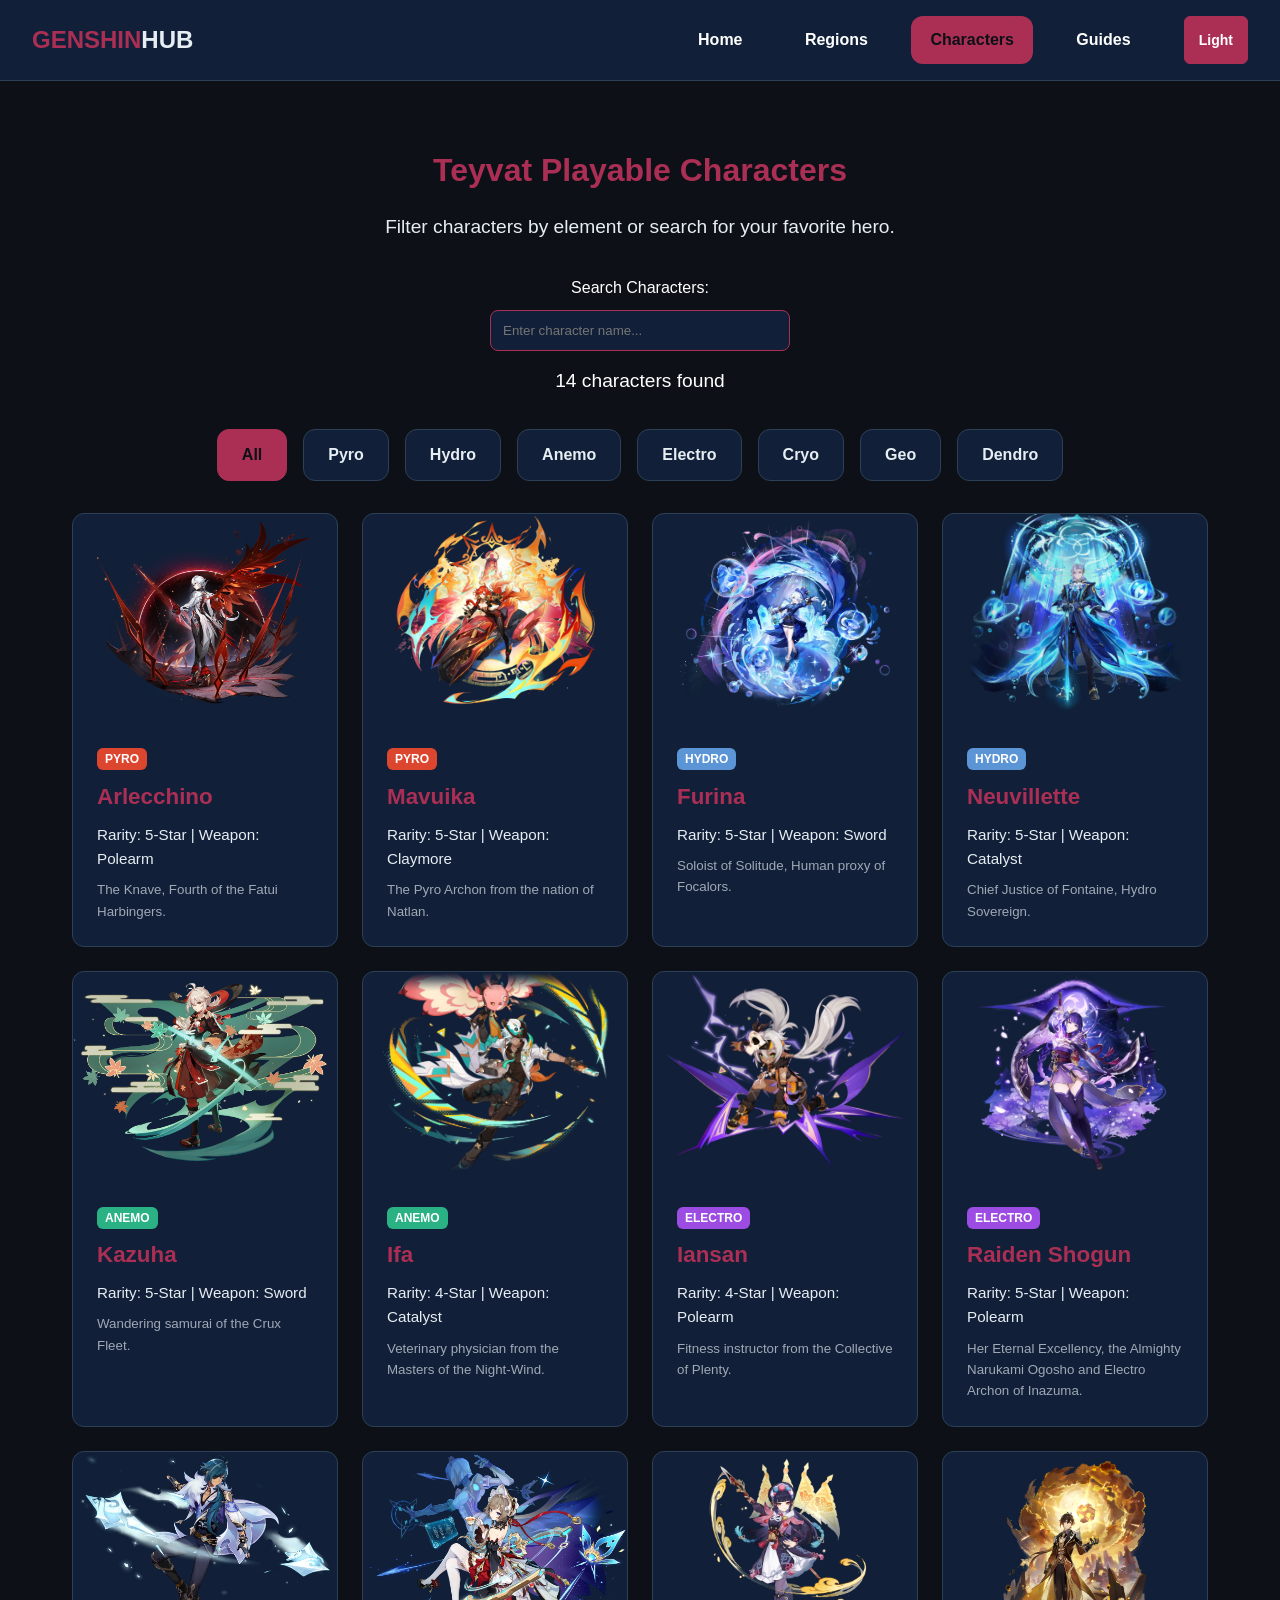
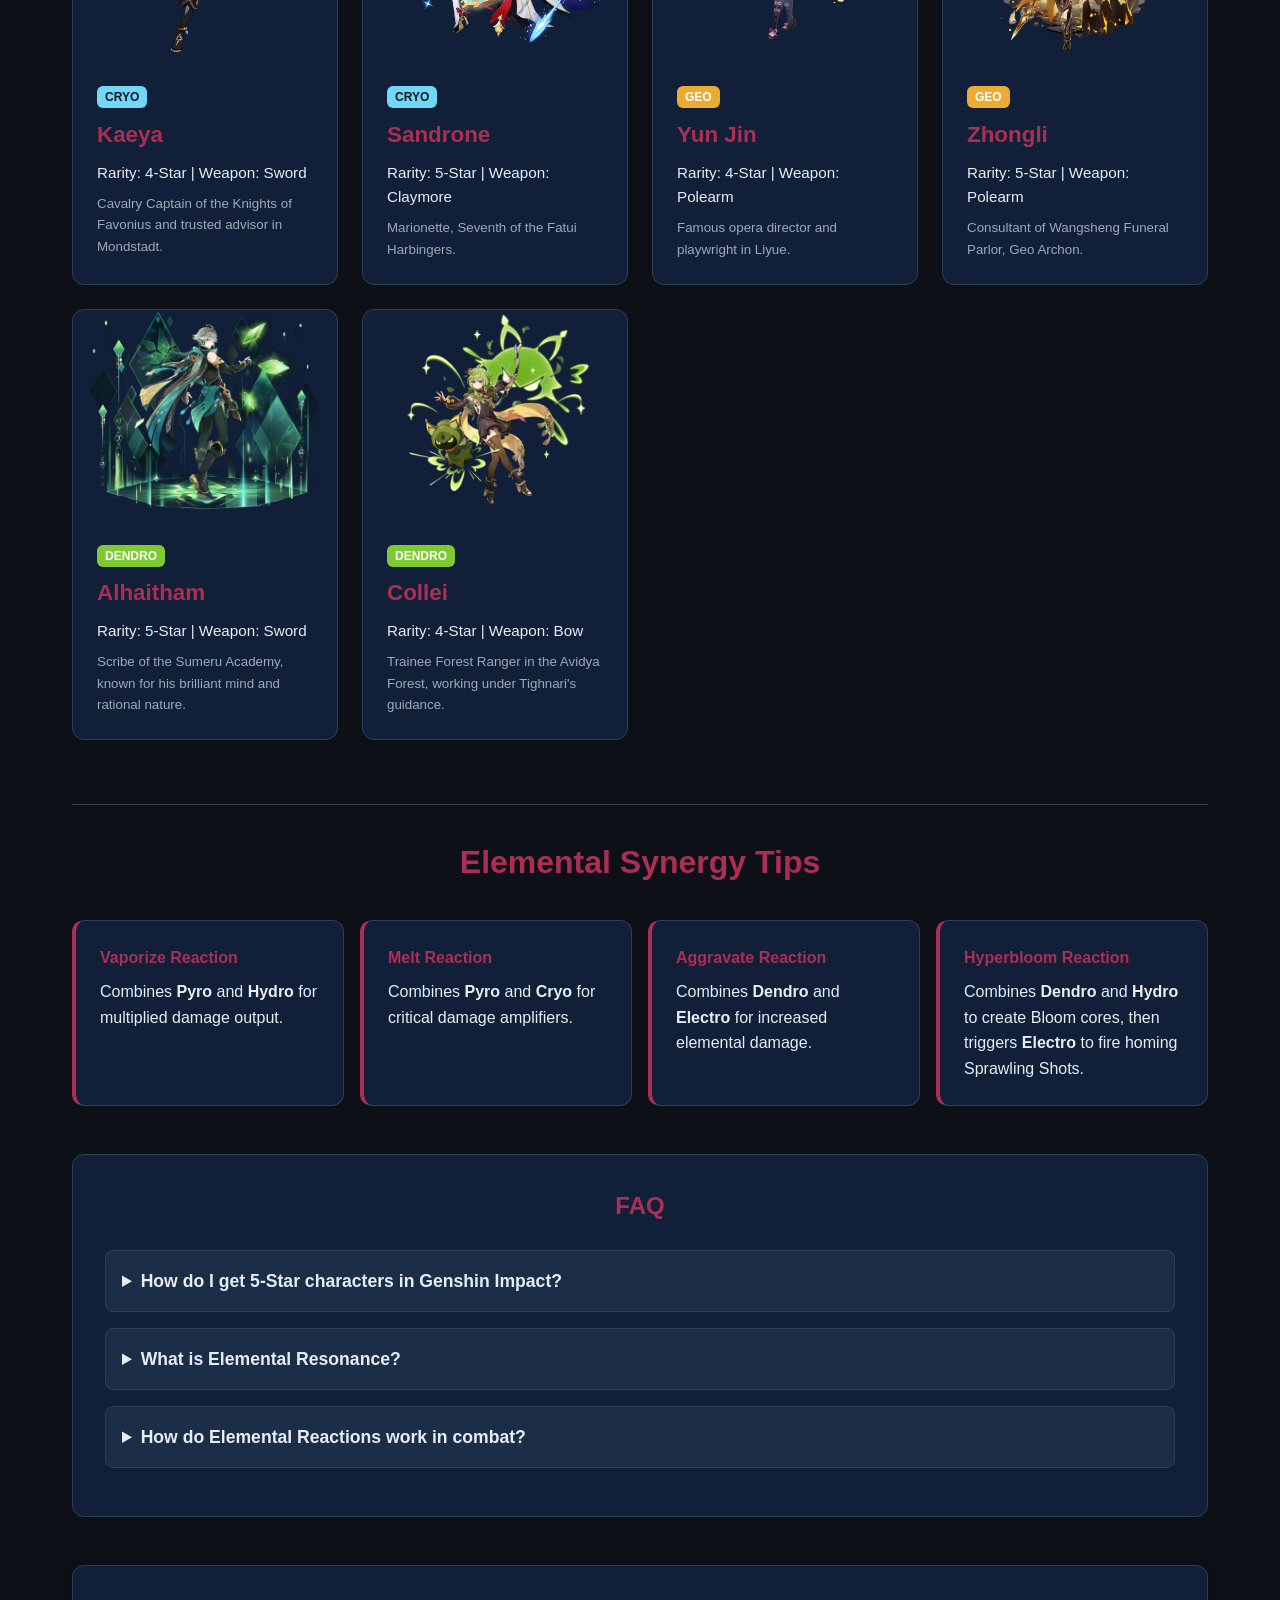
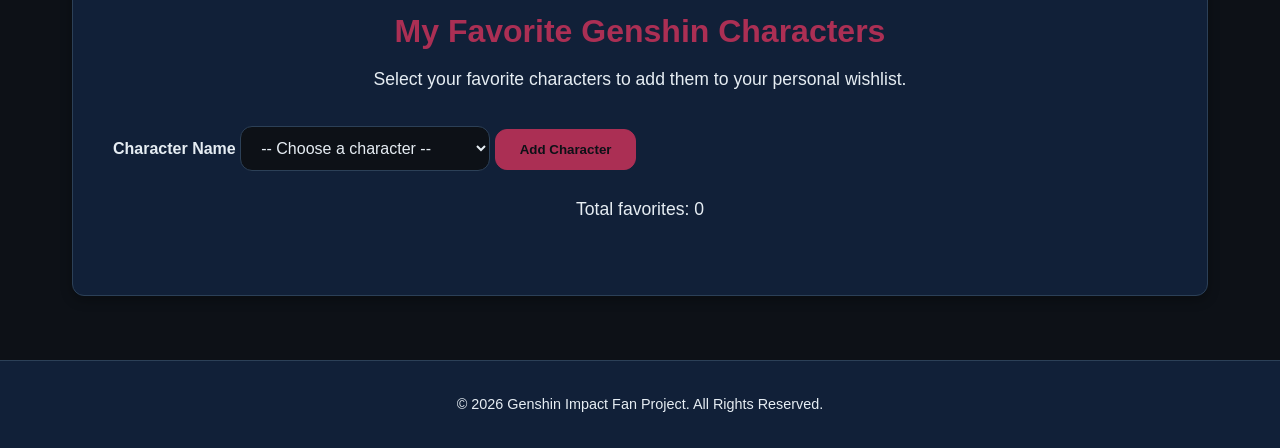
==== characters.html @ 3949a215 "Fixing" ====
<!DOCTYPE html>
<html lang="en">
<head>
    <meta charset="UTF-8">
    <meta name="viewport" content="width=device-width, initial-scale=1.0">

    <title>Genshin Fan Website</title>

    <link rel="stylesheet" href="css/style.css">
    <link rel="stylesheet" href="css/responsive.css">
</head>

<body>

<header class="main-header">
    <div class="logo">
        <h2>GENSHIN<span>HUB</h2>
    </div>
    <nav class="nav-menu">
        <a href="index.html">Home</a>
        <a href="regions.html">Regions</a>
        <a href="characters.html" class="active">Characters</a>
        <a href="guides.html">Guides</a>
        <button type="button" id="theme-toggle" class="theme-toggle" aria-label="Switch to light theme">
          Light
        </button>
    </nav>
</header>

<main>
    
    <input type="radio" name="element-filter" id="all" checked>
    <input type="radio" name="element-filter" id="pyro">
    <input type="radio" name="element-filter" id="hydro">
    <input type="radio" name="element-filter" id="anemo">
    <input type="radio" name="element-filter" id="electro">
    <input type="radio" name="element-filter" id="cryo">
    <input type="radio" name="element-filter" id="geo">
    <input type="radio" name="element-filter" id="dendro">

    <!-- SECTION 1 -->
    <section class="filter-section">
        <h1>Teyvat Playable Characters</h1>
        <p>Filter characters by element or search for your favorite hero.</p>
        <div class="search-box">
            <label for="characterSearch">Search Characters:</label>
            <input type="text" id="characterSearch" placeholder="Enter character name...">

            <p id="resultCount">14 characters found</p>
        </div>
        
        <div class="filter-bar">
            <label for="all" class="filter-btn">All</label>
            <label for="pyro" class="filter-btn">Pyro</label>
            <label for="hydro" class="filter-btn">Hydro</label>
            <label for="anemo" class="filter-btn">Anemo</label>
            <label for="electro" class="filter-btn">Electro</label>
            <label for="cryo" class="filter-btn">Cryo</label>
            <label for="geo" class="filter-btn">Geo</label>
            <label for="dendro" class="filter-btn">Dendro</label>
        </div>
    </section>

    <!-- SECTION 2 -->
    <section class="character-display">
        <p id="noResults" style="display: none;">No results found</p>
        <div class="character-grid">

            <!-- Card 1 -->
            <article class="char-card" data-element="pyro">
                <img src="images/Arlecchino.webp.webp" alt="Arlecchino">
                <div class="char-info">
                    <span class="badge pyro">Pyro</span>
                    <h3>Arlecchino</h3>
                    <p>Rarity: 5-Star | Weapon: Polearm</p>
                    <small>The Knave, Fourth of the Fatui Harbingers.</small>
                </div>
            </article>

            <!-- Card 2 -->
            <article class="char-card" data-element="pyro">
                <img src="images/Mavuika.webp.webp" alt="Mavuika">
                <div class="char-info">
                    <span class="badge pyro">Pyro</span>
                    <h3>Mavuika</h3>
                    <p>Rarity: 5-Star | Weapon: Claymore</p>
                    <small>The Pyro Archon from the nation of Natlan.</small>
                </div>
            </article>

            <!-- Card 3 -->
            <article class="char-card" data-element="hydro">
                <img src="images/Furina.webp.webp" alt="Furina">
                <div class="char-info">
                    <span class="badge hydro">Hydro</span>
                    <h3>Furina</h3>
                    <p>Rarity: 5-Star | Weapon: Sword</p>
                    <small>Soloist of Solitude, Human proxy of Focalors.</small>
                </div>
            </article>

            <!-- Card 4 -->
            <article class="char-card" data-element="hydro">
                <img src="images/Neuvillette.webp.webp" alt="Neuvillette">
                <div class="char-info">
                    <span class="badge hydro">Hydro</span>
                    <h3>Neuvillette</h3>
                    <p>Rarity: 5-Star | Weapon: Catalyst</p>
                    <small>Chief Justice of Fontaine, Hydro Sovereign.</small>
                </div>
            </article>

            <!-- Card 5 -->
            <article class="char-card" data-element="anemo">
                <img src="images/Kazuha.webp.webp" alt="Kazuha">
                <div class="char-info">
                    <span class="badge anemo">Anemo</span>
                    <h3>Kazuha</h3>
                    <p>Rarity: 5-Star | Weapon: Sword</p>
                    <small>Wandering samurai of the Crux Fleet.</small>
                </div>
            </article>

            <!-- Card 6 -->
            <article class="char-card" data-element="anemo">
                <img src="images/Ifa.webp" alt="Ifa">
                <div class="char-info">
                    <span class="badge anemo">Anemo</span>
                    <h3>Ifa</h3>
                    <p>Rarity: 4-Star | Weapon: Catalyst</p>
                    <small>Veterinary physician from the Masters of the Night-Wind.</small>
                </div>
            </article>

            <!-- Card 7 -->
             <article class="char-card" data-element="electro">
                <img src="images/Iansan.webp" alt="Iansan">
                <div class="char-info">
                    <span class="badge electro">Electro</span>
                    <h3>Iansan</h3>
                    <p>Rarity: 4-Star | Weapon: Polearm</p>
                    <small>Fitness instructor from the Collective of Plenty.</small>
                </div>
            </article>

            <!-- Card 8 -->
             <article class="char-card" data-element="electro">
                <img src="images/Raiden.webp.webp" alt="Raiden Shogun">
                <div class="char-info">
                    <span class="badge electro">Electro</span>
                    <h3>Raiden Shogun</h3>
                    <p>Rarity: 5-Star | Weapon: Polearm</p>
                    <small>Her Eternal Excellency, the Almighty Narukami Ogosho and Electro Archon of Inazuma.</small>
                </div>
            </article>

            <!-- Card 9 -->
            <article class="char-card" data-element="cryo">
                <img src="images/Kaeya.webp.webp" alt="Kaeya">
                <div class="char-info">
                    <span class="badge cryo">Cryo</span>
                    <h3>Kaeya</h3>
                    <p>Rarity: 4-Star | Weapon: Sword</p>
                    <small>Cavalry Captain of the Knights of Favonius and trusted advisor in Mondstadt.</small>
                </div>
            </article>

            <!-- Card 10 -->
            <article class="char-card" data-element="cryo">
                <img src="images/Sandrone.webp" alt="Sandrone">
                <div class="char-info">
                    <span class="badge cryo">Cryo</span>
                    <h3>Sandrone</h3>
                    <p>Rarity: 5-Star | Weapon: Claymore</p>
                    <small>Marionette, Seventh of the Fatui Harbingers.</small>
                </div>
            </article>

            <!-- Card 11 -->
            <article class="char-card" data-element="geo">
                <img src="images/Yun Jin.webp" alt="Yun Jin">
                <div class="char-info">
                    <span class="badge geo">Geo</span>
                    <h3>Yun Jin</h3>
                    <p>Rarity: 4-Star | Weapon: Polearm</p>
                    <small>Famous opera director and playwright in Liyue.</small>
                </div>
            </article>

            <!-- Card 12 -->
            <article class="char-card" data-element="geo">
                <img src="images/Zhongli.webp.webp" alt="Zhongli">
                <div class="char-info">
                    <span class="badge geo">Geo</span>
                    <h3>Zhongli</h3>
                    <p>Rarity: 5-Star | Weapon: Polearm</p>
                    <small>Consultant of Wangsheng Funeral Parlor, Geo Archon.</small>
                </div>
            </article>

            <!-- Card 13 -->
            <article class="char-card" data-element="dendro">
                <img src="images/Alhaitham.webp" alt="Alhaitham">
                <div class="char-info">
                    <span class="badge dendro">Dendro</span>
                    <h3>Alhaitham</h3>
                    <p>Rarity: 5-Star | Weapon: Sword</p>
                    <small>Scribe of the Sumeru Academy, known for his brilliant mind and rational nature.</small>
                </div>
            </article>

            <!-- Card 14 -->
            <article class="char-card" data-element="dendro">
                <img src="images/Collei.webp" alt="Collei">
                <div class="char-info">
                    <span class="badge dendro">Dendro</span>
                    <h3>Collei</h3>
                    <p>Rarity: 4-Star | Weapon: Bow</p>
                    <small>Trainee Forest Ranger in the Avidya Forest, working under Tighnari's guidance.</small>
                </div>
            </article>
        </div>
    </section>

    <!-- SECTION 3 -->
    <section class="elemental-resonance">
        <h2>Elemental Synergy Tips</h2>
        <div class="synergy-container">
            <div class="synergy-box">
                <h4>Vaporize Reaction</h4>
                <p>Combines <strong>Pyro</strong> and <strong>Hydro</strong> for multiplied damage output.</p>
            </div>
            <div class="synergy-box">
                <h4>Melt Reaction</h4>
                <p>Combines <strong>Pyro</strong> and <strong>Cryo</strong> for critical damage amplifiers.</p>
            </div>
            <div class="synergy-box">
                <h4>Aggravate Reaction</h4>
                <p>Combines <strong>Dendro</strong> and <strong>Electro</strong> for increased elemental damage.</p>
            </div>
            <div class="synergy-box">
                <h4>Hyperbloom Reaction</h4>
                <p>Combines <strong>Dendro</strong> and <strong>Hydro</strong> to create Bloom cores, then triggers <strong>Electro</strong> to fire homing Sprawling Shots.</p>
            </div>
        </div>
    </section>

    <!-- SECTION 4 -->
     <section class="faq-section">
        <h2>FAQ</h2>
        <details class="faq-item">
            <summary>How do I get 5-Star characters in Genshin Impact?</summary>
            <p>5-Star characters are obtained through tje Wish system (gacha) using Intertwined or Acquaint Fates.</p>
        </details>
        <details class="faq-item">
            <summary>What is Elemental Resonance?</summary>
            <p>When you have specific combinations of elemental character types in your party, your whole team receives bonuses.</p>
        </details>
        <details class="faq-item">
            <summary>How do Elemental Reactions work in combat?</summary>
            <p>Elemental Reactions occur when you combine two or more elements on a single target, dealing extra damage or applying status effects like Freeze or Vaporize.</p>
        </details>
     </section>

     <!-- Task 4: Create and remove elements -->
      <section class="faq-section" id="favorites-section">
        <h2>My Favorite Genshin Characters</h2>
        <p class="favorites-subtitle">Select your favorite characters to add them to your personal wishlist.</p>
        
        <form id="favorite-form" class="favorite-form-box">
            <div class="favorite-input-group">
                <label for="favorite-select" class="visually-hidden"><strong>Character Name</strong></label>

                <select id="favorite-select" class="form-control" required>
                    <option value="" disabled selected>-- Choose a character --</option>
                    <option value="Arlecchino">Arlecchino</option>
                    <option value="Mavuika">Mavuika</option>
                    <option value="Furina">Furina</option>
                    <option value="Neuvillette">Neuvillette</option>
                    <option value="Kazuha">Kazuha</option>
                    <option value="Ifa">Ifa</option>
                    <option value="Iansan">Iansan</option>
                    <option value="Raiden Shogun">Raiden Shogun</option>
                    <option value="Kaeya">Kaeya</option>
                    <option value="Sandrone">Sandrone</option>
                    <option value="Yun Jin">Yun Jin</option>
                    <option value="Zhongli">Zhongli</option>
                    <option value="Alhaitham">Alhaitham</option>
                    <option value="Collei">Collei</option>
                </select>
                <button type="submit" class="favorite-add-btn">Add Character</button>
            </div>
        </form>

        <p class="favorites-count-text">Total favorites: <span id="favorite-count">0</span></p>

        <ul id="favorite-list" class="favorite-items-list">

        </ul>
      </section>

</main>

<footer class="main-footer">
    <p>&copy; 2026 Genshin Impact Fan Project. All Rights Reserved.</p>

</footer>

<script src="js/fav_characters.js" defer></script>
<script src="js/characterSearch.js"></script>
    <script src="js/theme.js"></script>
</body>
</html>
---- css/style.css ----
* {
  margin: 0;
  padding: 0;
  box-sizing: border-box;
}

body {
  font-family: 'Segoe UI', sans-serif;
  background-color: #0d1117;
  color: #e6edf3;
  line-height: 1.6;
}

a {
  text-decoration: none;
  color: #ab2f54;
}

a:hover,
a:focus {
  color: #133a67;
  outline: 2px solid #02234a;
  outline-offset: 2px;
}

/* HEADER */
.main-header {
  display: flex;
  justify-content: space-between;
  align-items: center;
  flex-wrap: wrap;
  gap: 1rem;
  padding: 1rem 2rem;
  background-color: #112038;
  border-bottom: 1px solid #2c4057;
  flex-direction: column;
  text-align: center;
}

.logo h2 {
  font-size: 1.5rem;
  font-weight: bold;
  color: #ab2f54;
}

.logo h2 span {
  color: #e6edf3;
}

.nav-menu {
  display: flex;
  gap: 1rem;
  flex-wrap: wrap;
  justify-content: center;
}

.nav-menu a {
  padding: 0.5rem 1rem;
  border-radius: 12px;
  font-weight: bold;
  color: #e6edf3;
  transition: background 0.3s ease, color 0.3s ease;
}

.nav-menu a:hover,
.nav-menu a:focus,
.nav-menu a.active {
  background: #ab2f54;
  color: #0d1117;
}

/* MAIN CONTENT */
main {
  padding: 4rem 2rem;
  max-width: 1200px;
  margin: 0 auto;
}

/* FILTERS */
.filter-section {
  text-align: center;
  margin-bottom: 2rem;
}

.filter-section h1 {
  font-size: 2rem;
  margin-bottom: 1rem;
  color: #ab2f54;
}

.filter-section p {
  color: #e6edf3;
  margin-bottom: 2rem;
  font-size: 1.2rem;
}

.filter-bar {
  display: flex;
  justify-content: center;
  gap: 1rem;
  flex-wrap: wrap;
}

.filter-btn {
  padding: 0.75rem 1.5rem;
  background-color: #112038;
  border: 1px solid #2c4057;
  color: #e6edf3;
  border-radius: 12px;
  cursor: pointer;
  font-weight: bold;
  transition: all 0.25s ease;
}

.filter-btn:hover,
.filter-btn:focus,
.filter-btn.active {
  background-color: #ab2f54;
  color: #0d1117;
  border-color: #ab2f54;
}

input[name="element-filter"] {
    display: none;
}

#pyro:checked ~ .character-display .char-card:not([data-element="pyro"]),
#hydro:checked ~ .character-display .char-card:not([data-element="hydro"]),
#anemo:checked ~ .character-display .char-card:not([data-element="anemo"]),
#electro:checked ~ .character-display .char-card:not([data-element="electro"]),
#cryo:checked ~ .character-display .char-card:not([data-element="cryo"]),
#geo:checked ~ .character-display .char-card:not([data-element="geo"]),
#dendro:checked ~ .character-display .char-card:not([data-element="dendro"]) {
    display: none !important;
}

#all:checked ~ .filter-section label[for="all"],
#pyro:checked ~ .filter-section label[for="pyro"],
#hydro:checked ~ .filter-section label[for="hydro"],
#anemo:checked ~ .filter-section label[for="anemo"],
#electro:checked ~ .filter-section label[for="electro"],
#cryo:checked ~ .filter-section label[for="cryo"],
#geo:checked ~ .filter-section label[for="geo"],
#dendro:checked ~ .filter-section label[for="dendro"] {
    background-color: #ab2f54;
    color: #0d1117;
    border-color: #ab2f54;
}


.character-grid {
  display: grid;
  grid-template-columns: 1fr;
  gap: 1.5rem;
}

.char-card {
  background-color: #112038;
  border-radius: 12px;
  overflow: hidden;
  border: 1px solid #2c4057;
  transition: transform 0.3s ease, box-shadow 0.3s ease;
}

.char-card:hover {
  transform: translateY(-6px);
  box-shadow: 0 10px 20px rgba(0, 0, 0, 0.5);
}

.char-card img {
  width: 100%;
  height: 200px;
  object-fit: contain;
  object-position: center;
}

.char-info {
  padding: 1.5rem;
  position: relative;
}

.char-info h3 {
  margin: 0.5rem 0;
  font-size: 1.4rem;
  color: #ab2f54;
}

.char-info p {
  font-size: 0.95rem;
  color: #e6edf3;
}

.char-info small {
  display: block;
  margin-top: 0.5rem;
  color: #a0a8b6;
}

/* BADGES */
.badge {
  padding: 0.25rem 0.5rem;
  border-radius: 6px;
  font-size: 0.75rem;
  font-weight: bold;
  text-transform: uppercase;
}

.badge.pyro {
  background-color: #dc462f;
  color: #fff;
}
.badge.hydro {
  background-color: #5c95d6;
  color: #fff;
}
.badge.anemo {
  background-color: #2ab184;
  color: #fff;
}
.badge.geo {
  background-color: #ecac34;
  color: #fff;
}
.badge.cryo {
  background-color: #70d7f9;
  color: #101820;
}
.badge.dendro {
  background-color: #7fc935;
  color: #fff;
}
.badge.electro {
  background-color: #9c4ce2;
  color: #fff;
}

/* ELEMENTAL RESONANCE */
.elemental-resonance {
  margin-top: 4rem;
  padding-top: 2rem;
  border-top: 1px solid #2c4057;
}

.elemental-resonance h2 {
  font-size: 2rem;
  text-align: center;
  margin-bottom: 2rem;
  color: #ab2f54;
}

.synergy-container {
  display: flex;
  gap: 1rem;
  flex-wrap: wrap;
  flex-direction: column;
}

.synergy-box {
  flex: 1 1 250px;
  background-color: #112038;
  padding: 1.5rem;
  border-radius: 12px;
  border: 1px solid #2c4057;
  border-left: 4px solid #ab2f54;
}

.synergy-box h4 {
  margin-bottom: 0.5rem;
  color: #ab2f54;
}


.main-footer {
  text-align: center;
  padding: 2rem;
  background-color: #112038;
  border-top: 1px solid #2c4057;
  color: #e6edf3;
  font-size: 0.9rem;
}

/* FAQ */
.faq-section {
  margin-top: 3rem;
  background-color: #112038;
  padding: 2rem;
  border-radius: 12px;
  border: 1px solid #2c4057;
}

.faq-section h2 {
  color: #ab2f54;
  margin-bottom: 1.5rem;
  text-align: center;
}

.faq-item {
  background-color: #1c2d47;
  border: 1px solid #2c4057;
  border-radius: 8px;
  padding: 1rem;
  margin-bottom: 1rem;
  cursor: pointer;
}

.faq-item summary {
  font-weight: bold;
  color: #e6edf3;
}

.faq-item summary:hover {
  color: #ab2f54;
}

.faq-item p {
  margin-top: 0.75rem;
  color: #e6edf3;
}

/*Regions*/
.regions0 {
    margin-block: 40px;
    padding: 35px 20px;
    text-align: center;
    background-color: #112038;
    border-radius: 12px;
}

.regions0 h1 {
    font-size: clamp(2rem, 5vw, 2.5rem);
    margin-top: 0;
    color: #ab2f54
}

.regions0 p {
    line-height: 1.6;
}

/*Regions cards*/
.regions {
    padding-block: 20px;
}

.regions h2 {
    text-align: center;
    margin-bottom: 30px;
}


.region-grid {
    display: grid;
    grid-template-columns: repeat(3, minmax(0, 1fr));
    gap: 25px;
}

.region-card {
    min-height: 320px;
    padding: 25px;
    border-radius: 10px;
    background-size: cover;
    background-position: center;

    background-color: rgba(0, 0, 0, 0.4); 
    background-blend-mode: overlay; 
    color: #ffffff; 

    display: flex;
    flex-direction: column;
    justify-content: center;
    text-align: center;
}

.mondstadt-card {
    background-image: url("../images/mondstadt.png");
}

.liyue-card {
    background-image: url("../images/liyue.jpg");
}

.inazuma-card {
    background-image: url("../images/inazuma.jpg");
}

.sumeru-card {
    background-image: url("../images/sumeru.jpg");
}

.fontaine-card {
    background-image: url("../images/fontaine.jpg");
}

.natlan-card {
    background-image: url("../images/natlan.jpg");
}

.snezhnaya-card {
    background-image: url("../images/snezhnaya.jpg");
}

.region-grid h3, 
.region-grid h4, 
.region-grid p { 
    position: relative; 
    z-index: 1; 
} 
.region-grid h3 { 
    font-size: 26px; 
    margin-block: 10px;
}

/*Regions timeline&faq*/
.timeline,
.faq {
    margin-block: 40px;
    padding: 25px;
    background-color: #112038;
    border-radius: 10px;
}

.timeline h2,
.faq h2 {
    text-align: center;
    color: #ab2f54;
}

details {
    background-color: rgba(255, 255, 255, 0.05);
    padding: 15px;
    margin-bottom: 15px;
    border-radius: 8px;
    cursor: pointer;
}
summary {
    font-weight: bold;
    font-size: 1.1rem;
    color: #ffffff;
}
details p {
    margin-top: 10px;
    line-height: 1.5;
}
/* GUIDES*/

.site-header {
    display: flex;
    justify-content: space-between;
    align-items: center;
    padding: 1rem 2rem;
    background: #112038;
    border-bottom: 1px solid #2c4057;
}

.logo {
    font-size: 1.5rem;
    font-weight: bold;
    color: #ab2f54;
}

.logo span {
    color: white;
}

.nav-menu {
    display: flex;
    gap: 1.5rem;
    list-style: none;
    margin: 0;
    padding: 0;
}

.nav-menu a {
    display: block;
    padding: 0.7rem 1.2rem;
    border-radius: 12px;
    color: white;
    font-weight: bold;
}

.nav-menu a:hover,
.nav-menu a.active {
    background: #ab2f54;
    color: #0d1117;
}

.nav-menu a:focus-visible,
a:focus-visible,
button:focus-visible {
    outline: 3px solid white;
    outline-offset: 3px;
}


.guide-hero {
    position: relative;
    min-height: 300px;
    text-align: center;
}

.guide-hero > img {
    display: block;
    width: 100%;
    min-height: 300px;
    height: 100%;
    object-fit: cover;
    filter: brightness(0.4);
}

.guide-hero > div {
    position: absolute;
    inset: 0;

    display: flex;
    flex-direction: column;
    justify-content: center;
    align-items: center;

    padding: 1rem;
}

.guide-hero h1 {
    font-size: 2rem;
    color: white;
}

.guide-hero p {
    color: white;
    max-width: 600px;
}

.guides,
.guide-build,
.guide-elements,
.guide-faq {
    width: 92%;
    max-width: 1200px;
    margin-inline: auto;
    padding-block: 4rem;
}

.guides-grid {
    display: grid;
    grid-template-columns: 1fr;
    gap: 2rem;
}

.guide-card {
    background: #112038;
    padding: 1rem;
    border: 1px solid #2c4057;
    border-radius: 12px;
}

.guide-card img {
    display: block;
    width: 100%;
    aspect-ratio: 4 / 3;
    height: auto;
    object-fit: cover;
    border-radius: 8px;
}

.guide-card h3 {
    margin-top: 1rem;
}

.guide-card:hover {
    border-color: #ab2f54;
}

.guide-build,
.guide-elements {
    display: flex;
    flex-direction: column;
    gap: 2rem;
    align-items: center;
}

.guide-build > *,
.guide-elements > * {
    flex: 1;
    min-width: 0;
}

.guide-build img,
.guide-elements img {
    display: block;
    width: 100%;
    max-width: 100%;
    height: auto;
    max-height: 350px;
    object-fit: cover;
    border-radius: 12px;
}

.guide-build article,
.guide-elements article {
    width: 100%;
    background: #112038;
    padding: 1.5rem;
    border-radius: 12px;
}

.guide-faq {
    width: 92%;
    max-width: 1200px;
    margin: 0 auto 4rem;
    padding: 2.5rem 2rem 3rem;
    background: #112038;
    border-radius: 14px;
}

.guide-faq h2 {
    text-align: center;
    color: #ab2f54;
    font-size: 2rem;
    margin-bottom: 1.5rem;
}

.faq-list {
    display: flex;
    flex-direction: column;
    gap: 1.3rem;
}

.faq-list details {
    background: #1c2d47;
    border-radius: 10px;
    overflow: hidden;
}

.faq-list summary {
    padding: 1.4rem 1.2rem;
    color: white;
    font-size: 1.2rem;
    font-weight: bold;
    cursor: pointer;
    list-style-position: inside;
}

.faq-list summary:hover {
    background: #243752;
}

.faq-list details p {
    margin: 0;
    padding: 0 1.2rem 1.4rem;
    color: #e6edf3;
    line-height: 1.6;
}
.faq-list summary:focus-visible {
    outline: 2px solid #ab2f54;
    outline-offset: 3px;
}
/*home*/
.hero {
  position: relative;
  max-height: 600px;
  overflow: hidden;
}
.hero-img {
  width: 100%;
  height: 600px;
  object-fit: cover;
  filter: brightness(0.4);
}
.hero-content {
  position: absolute;
  inset: 0;
  display: flex;
  flex-direction: column;
  justify-content: center;
  align-items: center;
  text-align: center;
  padding: 2rem;
}
.hero-content h1 {
  font-size: 3rem;
  color: #fff;
  margin-bottom: 1rem;
  max-width: 800px;
}
.hero-content p {
  font-size: 1.2rem;
  max-width: 600px;
  margin-bottom: 2rem;
  color: #e6edf3;
}
/* hero buttons */
.hero-buttons {
  display: flex;
  gap: 1rem;
  flex-wrap: wrap;
  justify-content: center;
}
.btn {
  display: inline-block;
  padding: 0.75rem 1.5rem;
  border-radius: 12px;
  font-weight: bold;
  background: #ab2f54;
  color: #fff;
  text-decoration: none;
  transition: background 0.3s ease;
}
.btn:hover,
.btn:focus {
  background: #4a9eff;
  color: #fff;
}
/* intro */
.intro {
  display: flex;
  gap: 2rem;
  padding: 4rem 2rem;
  max-width: 1200px;
  margin: 0 auto;
  flex-wrap: wrap;
}
.intro article {
  flex: 2 1 400px;
}
.intro article h2 {
  color: #ab2f54;
  margin-bottom: 1rem;
}
.intro aside {
  flex: 1 1 250px;
  background-color: #112038;
  padding: 1.5rem;
  border-radius: 12px;
  border-left: 4px solid #ab2f54;
}
.intro aside h3 {
  color: #ab2f54;
  margin-bottom: 0.5rem;
}
.intro ul {
  list-style: none;
  margin-top: 0.5rem;
}
.intro li {
  padding: 0.5rem 0;
}
/* features */
.features {
  padding: 4rem 2rem;
  max-width: 1200px;
  margin: 0 auto;
}
.features h2 {
  text-align: center;
  margin-bottom: 2rem;
  color: #ab2f54;
  font-size: 2rem;
}
.features-grid {
  display: grid;
  grid-template-columns: repeat(auto-fit, minmax(250px, 1fr));
  gap: 2rem;
}
.feature-card {
  background-color: #112038;
  padding: 1.5rem;
  border-radius: 12px;
  border: 1px solid #2c4057;
}
.feature-card h3 {
  color: #ab2f54;
  margin-bottom: 0.5rem;
}
.feature-card p {
  color: #e6edf3;
}
/* home regions grid */
.home-regions {
  padding: 4rem 2rem;
  max-width: 1200px;
  margin: 0 auto;
}
.home-regions h2 {
  text-align: center;
  margin-bottom: 2rem;
  color: #ab2f54;
  font-size: 2rem;
}
.home-regions-grid {
  display: grid;
  grid-template-columns: repeat(auto-fit, minmax(280px, 1fr));
  gap: 2rem;
}
.home-region-card {
  background-color: #112038;
  border-radius: 12px;
  overflow: hidden;
  border: 1px solid #2c4057;
}
.home-region-card img {
  width: 100%;
  height: 200px;
  object-fit: cover;
}
.home-region-card figcaption {
  padding: 1rem;
}
.home-region-card h3 {
  color: #ab2f54;
  margin-bottom: 0.5rem;
}
.home-region-card p {
  color: #e6edf3;
}

.home-faq h2 { text-align: center; color: #ab2f54; margin-top: 0; }
.home-faq details {
  background: #112038;
  border: 1px solid #2c4057;
  border-radius: 10px;
  padding: 0.75rem 1rem;
  margin-bottom: 0.75rem;
}
.home-faq summary {
  cursor: pointer;
  font-weight: 600;
  color: #e6edf3;
}
.home-faq details[open] summary { color: #ab2f54; }
/* support */
.support-section {
    width: 92%;
    max-width: 1200px;
    margin: 0 auto 4rem;
    padding: 3rem 2rem;
    background: #112038;
    border-radius: 14px;
}

.support-content {
    display: flex;
    gap: 3rem;
    align-items: center;
}

.support-text,
.support-form {
    flex: 1;
    min-width: 0;
}

.support-text h2 {
    color: #ab2f54;
    font-size: 2rem;
    margin-bottom: 1rem;
}

.support-text p {
    margin-bottom: 1rem;
    line-height: 1.6;
}

.support-form {
    display: flex;
    flex-direction: column;
    gap: 1.2rem;
}

.form-group {
    display: flex;
    flex-direction: column;
    gap: 0.5rem;
}

.form-group label {
    color: white;
    font-weight: bold;
}

.form-group input,
.form-group textarea {
    width: 100%;
    padding: 0.9rem;
    border: 1px solid #2c4057;
    border-radius: 8px;
    background: #1c2d47;
    color: white;
    font-family: inherit;
    font-size: 1rem;
}

.form-group input::placeholder,
.form-group textarea::placeholder {
    color: #aeb8c5;
}

.form-group textarea {
    resize: vertical;
}

.form-group input:focus,
.form-group textarea:focus {
    outline: 2px solid #ab2f54;
    outline-offset: 2px;
}

.support-form button {
    align-self: flex-start;
    padding: 0.9rem 1.8rem;
    border: none;
    border-radius: 8px;
    background: #ab2f54;
    color: white;
    font-weight: bold;
    font-size: 1rem;
    cursor: pointer;
}

.support-form button:hover {
    background: #c13a61;
}

/* Assyltas */
.form-hint {
    color: #aeb8c5;
    font-size: 0.85rem;
    line-height: 1.3;
}

/* Registration Form */

.registration-section {
    max-width: 800px;
    margin: 40px auto;
    padding: 30px;
    background-color: #112038;
    border: 1px solid #2c4057;
    border-radius: 12px;
}

.registration-section h1 {
    color: #ab2f54;
    text-align: center;
    margin-bottom: 15px;
}

.registration-section p {
    color: #e6edf3;
}

.registration-section label,
.registration-section legend {
    color: #e6edf3;
}

.registration-section legend {
    color: #ab2f54;
}

.registration-section .form-control,
.registration-section .form-select {
    background-color: #1c2d47;
    color: #e6edf3;
    border: 1px solid #2c4057;
}

.registration-section .form-control:focus,
.registration-section .form-select:focus {
    background-color: #1c2d47;
    color: #e6edf3;
    border-color: #ab2f54;
    box-shadow: 0 0 0 0.2rem rgba(171, 47, 84, 0.25);
}

.registration-section .form-control::placeholder {
    color: #aab6c5;
}

.registration-section .form-select option {
    background-color: #112038;
    color: #e6edf3;
}

.registration-section fieldset {
    padding: 15px;
    border: 1px solid #2c4057;
    border-radius: 8px;
}

.registration-section .form-check-input {
    background-color: #1c2d47;
    border-color: #2c4057;
}

.registration-section .form-check-input:checked {
    background-color: #ab2f54;
    border-color: #ab2f54;
}

.registration-section .btn-primary {
    background-color: #ab2f54;
    border-color: #ab2f54;
}

.registration-section .btn-primary:hover {
    background-color: #c13a61;
    border-color: #c13a61;
}

.registration-section .btn-secondary {
    background-color: #2c4057;
    border-color: #2c4057;
}

.registration-section .invalid-feedback {
    color: #ff8fa8;
}

.registration-section .success-message {
    padding: 15px;
    margin-top: 15px;
    color: #e6edf3;
    background-color: #1c2d47;
    border: 1px solid #ab2f54;
    border-radius: 8px;
}

.registration-section .success-message[hidden] {
    display: none;
}
/* Fix registration form styles */

body {
    font-family: 'Segoe UI', sans-serif;
    background-color: #0d1117;
    color: #e6edf3;
}

.registration-section {
    background-color: #112038;
    color: #e6edf3;
    font-family: 'Segoe UI', sans-serif;
}

.registration-section h1 {
    color: #ab2f54;
    font-weight: bold;
}

.registration-section p,
.registration-section label {
    color: #e6edf3;
}

.registration-section .form-control,
.registration-section .form-select {
    background-color: #1c2d47;
    color: #e6edf3;
    border: 1px solid #2c4057;
    border-radius: 8px;
}

.registration-section .form-control::placeholder {
    color: #aab6c5;
}

.registration-section .btn-primary {
    background-color: #ab2f54;
    border-color: #ab2f54;
    color: white;
    font-weight: bold;
}

.registration-section .btn-secondary {
    background-color: #2c4057;
    border-color: #2c4057;
    color: #e6edf3;
}

.registration-section .form-check-input:checked {
    background-color: #ab2f54;
    border-color: #ab2f54;
}

/* Assyltas */
.js-faq-item {
  background: #112038;
  border: 1px solid #2c4057;
  border-radius: 10px;
  margin-bottom: 0.75rem;
  overflow: hidden;
}

.js-faq-question {
  display: flex;
  align-items: center;
  justify-content: space-between;
  gap: 1rem;
  width: 100%;
  padding: 1rem 1.25rem;
  background: transparent;
  border: none;
  color: #e6edf3;
  font: inherit;
  font-weight: 600;
  text-align: left;
  cursor: pointer;
  transition: background 0.2s ease, color 0.2s ease;
}

.js-faq-question::after {
  content: "+";
  font-size: 1.4rem;
  line-height: 1;
  color: #ab2f54;
  flex: 0 0 auto;
}

.js-faq-question[aria-expanded="true"] {
  background: #1c2d47;
  color: #ab2f54;
}

.js-faq-question[aria-expanded="true"]::after {
  content: "−";
}

.js-faq-question:hover,
.js-faq-question:focus-visible {
  background: #1c2d47;
}

.js-faq-question:focus-visible {
  outline: 3px solid #ab2f54;
  outline-offset: -3px;
}

.js-faq-answer {
  padding: 0 1.25rem 1rem;
  color: #e6edf3;
  border-top: 1px solid #2c4057;
  padding-top: 1rem;
}

.js-faq-answer p {
  margin: 0;
  line-height: 1.6;
}

.js-faq-answer[hidden] {
  display: none;
}

/* favorite characters section */
#favorites-section {
    background-color: #112038;
    border: 1px solid #2c4057;
    border-radius: 12px;
    padding: 2.5rem;
    margin-top: 3rem;
    box-shadow: 0 4px 12px rgba(0, 0, 0, 0.3);
}

#favorites-section h2 {
    font-size: 2rem;
    text-align: center;
    margin-bottom: 0.5rem;
    color: #ab2f54;
}

#favorites-section > p {
    text-align: center;
    color: #e6edf3;
    margin-bottom: 2rem;
    font-size: 1.1rem;
}

.favorite-form-box {
    margin-bottom: 1.5rem;
}

#favorite-select {
    flex: 1;
    min-width: 250px;
    padding: 0.75rem 1rem;
    background-color: #0d1117;
    border: 1px solid #2c4057;
    color: #e6edf3;
    border-radius: 12px;
    font-size: 1rem;
    outline: none;
    transition: border-color 0.25s ease, box-shadow 0.25s ease;
    cursor: pointer;
}

#favorite-select:focus {
    border-color: #ab2f54;
    box-shadow: 0 0 0 3px rgba(171, 47, 84, 0.2);
}

#favorite-select option {
    background-color: #112038;
    color: #e6edf3;
}

.favorite-add-btn {
    padding: 0.75rem 1.5rem;
    background-color: #ab2f54;
    border: 1px solid #ab2f54;
    color: #0d1117;
    border-radius: 12px;
    cursor: pointer;
    font-weight: bold;
    transition: all 0.25s ease;
}

.favorite-add-btn:hover {
    background-color: #922647;
    border-color: #922647;
    color: #e6edf3;
    transform: translateY(-2px);
}

.favorites-count-text {
    text-align: center;
    color: #a0a8b6;
    font-size: 0.95rem;
    margin-bottom: 1.5rem;
}

.favorite-items-list {
    list-style: none;
    padding: 0;
    display: flex;
    flex-direction: column;
    gap: 0.75rem;
}

/* added elements */
.favorite-items-list li {
    background-color: #0d1117;
    border: 1px solid #2c4057;
    border-radius: 8px;
    padding: 1rem 1.25rem;
    color: #e6edf3;
    display: flex;
    justify-content: space-between;
    align-items: center;
    font-weight: 500;
    transition: border-color 0.2s ease;
}

.favorite-items-list li:hover {
    border-color: #ab2f54;
}

/* delete button */

.favorite-items-list li button {
    background-color: transparent;
    border: 1px solid #ab2f54;
    color: #ab2f54;
    padding: 0.4rem 0.8rem;
    border-radius: 6px;
    font-size: 0.85rem;
    font-weight: bold;
    cursor: pointer;
    transition: all 0.2s ease;
}

.favorite-items-list li button:hover {
    background-color: #ab2f54;
    color: #0d1117;
}

/*task3*/

.search-box {
    margin: 25px auto;
    text-align: center;
}

.search-box label {
    display: block;
    margin-bottom: 10px;
    color: white;
}

.search-box input {
    padding: 12px;
    width: 300px;
    max-width: 90%;
    border: 1px solid #ab2f54;
    border-radius: 8px;
    background-color: #112038;
    color: white;
}

.search-box input:focus {
    outline: none;
    border-color: #ff6b9a;
}

#resultCount {
    margin-top: 15px;
    color: white;
}

#noResults {
    text-align: center;
    color: white;
    font-size: 20px;
    margin: 30px;
}

/* zhaniya  */

/* PART 1: DOM Manipulation and Events */

.js-demo-section {
    max-width: 1200px;
    margin: 0 auto;
    padding: 3rem 2rem;
}

.js-demo-section > h2 {
    color: #ab2f54;
    text-align: center;
    margin-bottom: 1rem;
}

.js-demo-section > p {
    text-align: center;
    margin-bottom: 2rem;
}

.js-demo-card {
    background-color: #112038;
    border: 1px solid #2c4057;
    border-radius: 12px;
    padding: 1.5rem;
    margin-bottom: 1.5rem;
}

.js-demo-card h3 {
    color: #ab2f54;
    margin-bottom: 1rem;
}

.js-demo-card label {
    display: block;
    margin-bottom: 0.5rem;
    font-weight: bold;
}

.js-demo-card input {
    display: block;
    width: 100%;
    max-width: 400px;
    padding: 0.8rem;
    margin-bottom: 1rem;
    background-color: #1c2d47;
    color: #e6edf3;
    border: 1px solid #2c4057;
    border-radius: 8px;
    font: inherit;
}

.js-demo-card button {
    padding: 0.8rem 1.2rem;
    margin: 0.25rem 0 1rem;
    background-color: #ab2f54;
    color: #ffffff;
    border: none;
    border-radius: 8px;
    font: inherit;
    font-weight: bold;
    cursor: pointer;
}

.js-demo-card button:hover {
    background-color: #c13a61;
}

.js-demo-card button:focus-visible,
.js-demo-card input:focus-visible {
    outline: 3px solid #4a9eff;
    outline-offset: 3px;
}

#welcome-message {
    margin-top: 0.5rem;
    color: #e6edf3;
}

/* Task 1: Light Theme */

body.light-theme {
    background-color: #f4f6fb;
    color: #202b3c;
}

/* Header and footer */
body.light-theme .main-header,
body.light-theme .site-header,
body.light-theme .main-footer {
    background-color: #e0e8f4;
    color: #202b3c;
    border-color: #b8c7dc;
}

body.light-theme .logo h2 span,
body.light-theme .logo span,
body.light-theme .nav-menu a {
    color: #202b3c;
}

/* Cards and content sections */
body.light-theme .feature-card,
body.light-theme .home-region-card,
body.light-theme .char-card,
body.light-theme .synergy-box,
body.light-theme .guide-card,
body.light-theme .guide-build article,
body.light-theme .guide-elements article,
body.light-theme .guide-faq,
body.light-theme .faq-section,
body.light-theme .faq,
body.light-theme .timeline,
body.light-theme .support-section,
body.light-theme .registration-section,
body.light-theme #favorites-section,
body.light-theme .js-demo-card,
body.light-theme .intro aside {
    background-color: #ffffff;
    color: #202b3c;
    border-color: #c7d2e2;
}

/* Text */
body.light-theme .feature-card p,
body.light-theme .home-region-card p,
body.light-theme .char-info p,
body.light-theme .guide-card p,
body.light-theme .guide-build p,
body.light-theme .guide-elements p,
body.light-theme .support-text p,
body.light-theme .registration-section p,
body.light-theme .registration-section label,
body.light-theme .js-demo-card label,
body.light-theme #welcome-message,
body.light-theme .js-demo-section > p,
body.light-theme .faq-list details p {
    color: #202b3c;
}

/* Inputs */
body.light-theme .js-demo-card input,
body.light-theme .form-group input,
body.light-theme .form-group textarea,
body.light-theme .registration-section .form-control,
body.light-theme .registration-section .form-select,
body.light-theme #favorite-select {
    background-color: #ffffff;
    color: #202b3c;
    border-color: #aab8cc;
}

body.light-theme .js-demo-card input::placeholder {
    color: #596579;
}

/* FAQ and other interactive content */
body.light-theme .faq-item,
body.light-theme .faq-list details,
body.light-theme .home-faq details,
body.light-theme .js-faq-item {
    background-color: #eaf0f8;
    border-color: #c7d2e2;
}

body.light-theme .faq-item summary,
body.light-theme .faq-list summary,
body.light-theme .home-faq summary,
body.light-theme .js-faq-question {
    color: #202b3c;
}

body.light-theme .favorite-items-list li {
    background-color: #f4f6fb;
    color: #202b3c;
    border-color: #c7d2e2;
}

body.light-theme .form-hint {
    color: #596579;
}

/* Keep hero text readable over images */
body.light-theme .hero-content h1,
body.light-theme .hero-content p,
body.light-theme .guide-hero h1,
body.light-theme .guide-hero p,
body.light-theme .region-card {
    color: #ffffff;
}

/* Theme toggle button */
.theme-toggle {
    padding: 8px 14px;
    margin-left: 10px;
    border: 1px solid #ab2f54;
    border-radius: 6px;
    background-color: #ab2f54;
    color: #ffffff;
    font-size: 14px;
    font-weight: 600;
    font-family: inherit;
    cursor: pointer;
    display: inline-flex;
    align-items: center;
    justify-content: center;
    white-space: nowrap;
    transition: background-color 0.2s ease, transform 0.2s ease;
}

.theme-toggle:hover {
    background-color: #8f2545;
    border-color: #8f2545;
    transform: translateY(-1px);
}

.theme-toggle:focus-visible {
    outline: 2px solid #e6edf3;
    outline-offset: 3px;
}

/* Light theme */
body.light-theme {
    background-color: #f4f6fa;
    color: #202938;
}

body.light-theme header,
body.light-theme footer,
body.light-theme .feature-card,
body.light-theme .guide-card,
body.light-theme .region-card,
body.light-theme .character-card,
body.light-theme .js-demo-card,
body.light-theme .js-demo-section {
    background-color: #ffffff;
    color: #202938;
}

body.light-theme p,
body.light-theme li,
body.light-theme label,
body.light-theme h2,
body.light-theme h3 {
    color: #202938;
}

body.light-theme .theme-toggle {
    background-color: #ffffff;
    color: #202938;
}
---- css/responsive.css ----
/*HOME PAGE*/

@media (min-width: 48rem) {
  .intro {
    flex-direction: row;
    align-items: flex-start;
    gap: 2.5rem;
  }
  .features-grid {
    grid-template-columns: repeat(2, minmax(0, 1fr));
    gap: 2rem;
  }
  .home-regions-grid {
    grid-template-columns: repeat(2, minmax(0, 1fr));
    gap: 2rem;
  }
}

@media (min-width: 64rem) {
  .features-grid {
    grid-template-columns: repeat(3, minmax(0, 1fr));
  }
  .home-regions-grid {
    grid-template-columns: repeat(3, minmax(0, 1fr));
  }
}
/*guides */

.site-header {
    flex-direction: column;
    gap: 1rem;
}

.nav-menu {
    flex-wrap: wrap;
    justify-content: center;
}

.guides-grid {
    grid-template-columns: 1fr;
}

.guide-build,
.guide-elements {
    flex-direction: column;
}

.guide-hero h1 {
    font-size: 2rem;
}


@media (min-width: 48rem) {

    .guides-grid {
        grid-template-columns:
            repeat(2, minmax(0, 1fr));
    }

    .guide-build,
    .guide-elements {
        flex-direction: row;
    }

}

@media (min-width: 64rem) {

    .site-header {
        flex-direction: row;
    }

    .guides-grid {
        grid-template-columns:
            repeat(3, minmax(0, 1fr));
    }

    .guide-hero {
        min-height: 400px;
    }

    .guide-hero > img {
        min-height: 400px;
    }

    .guide-hero h1 {
        font-size: 3rem;
    }

}
@media (max-width: 600px) {
    .guide-faq {
        width: 92%;
        padding: 2rem 1rem;
    }

    .guide-faq h2 {
        font-size: 1.7rem;
    }

    .faq-list {
        gap: 1rem;
    }

    .faq-list summary {
        padding: 1.1rem 1rem;
        font-size: 1rem;
    }

    .faq-list details p {
        padding: 0 1rem 1.1rem;
        font-size: 0.95rem;
    }
}

/*regions */
@media (max-width: 47.9375rem) {
    .region-grid {
        grid-template-columns: minmax(0, 1fr);
    }
}

@media (min-width: 48rem) {
    .region-grid {
        grid-template-columns: repeat(2, minmax(0, 1fr));
    }
}

@media (min-width: 64rem) {
    .region-grid {
        grid-template-columns: repeat(3, minmax(0, 1fr));
    }
}

/* Characters: Tablet */
@media (min-width: 48rem) {
  .main-header {
    flex-direction: row;
    justify-content: space-between;
  }

  .character-grid {
    grid-template-columns: repeat(2, 1fr);
  }

  .synergy-container {
    flex-direction: row;
    flex-wrap: wrap;
  }

  .synergy-box {
    flex: 1 1 calc(50% - 1rem);
  }
}

/* Desktop */
@media (min-width: 64rem) {
  .character-grid {
    grid-template-columns: repeat(3, 1fr);
  }

  .synergy-box {
    flex: 1 1 calc(25% - 1.5rem);
  }
}

/* Large Screens */
@media (min-width: 80rem) {
  .character-grid {
    grid-template-columns: repeat(4, 1fr);
  }
}
/* support */

@media (max-width: 600px) {

    .support-section {
        width: 92%;
        padding: 2rem 1rem;
    }

    .support-content {
        flex-direction: column;
        gap: 2rem;
    }

    .support-text h2 {
        font-size: 1.7rem;
    }

    .support-form button {
        width: 100%;
    }
}

/* Assyltas */
@media (max-width: 600px) {
  .js-faq-question {
    padding: 0.85rem 1rem;
    font-size: 0.95rem;
  }

  .js-faq-answer {
    padding: 0.85rem 1rem 1rem;
    font-size: 0.95rem;
  }
}
/* zhaniya */ 
@media (max-width: 600px) {
    .js-demo-section {
        padding: 2rem 1rem;
    }

    .js-demo-card button {
        max-width: 100%;
    }
}
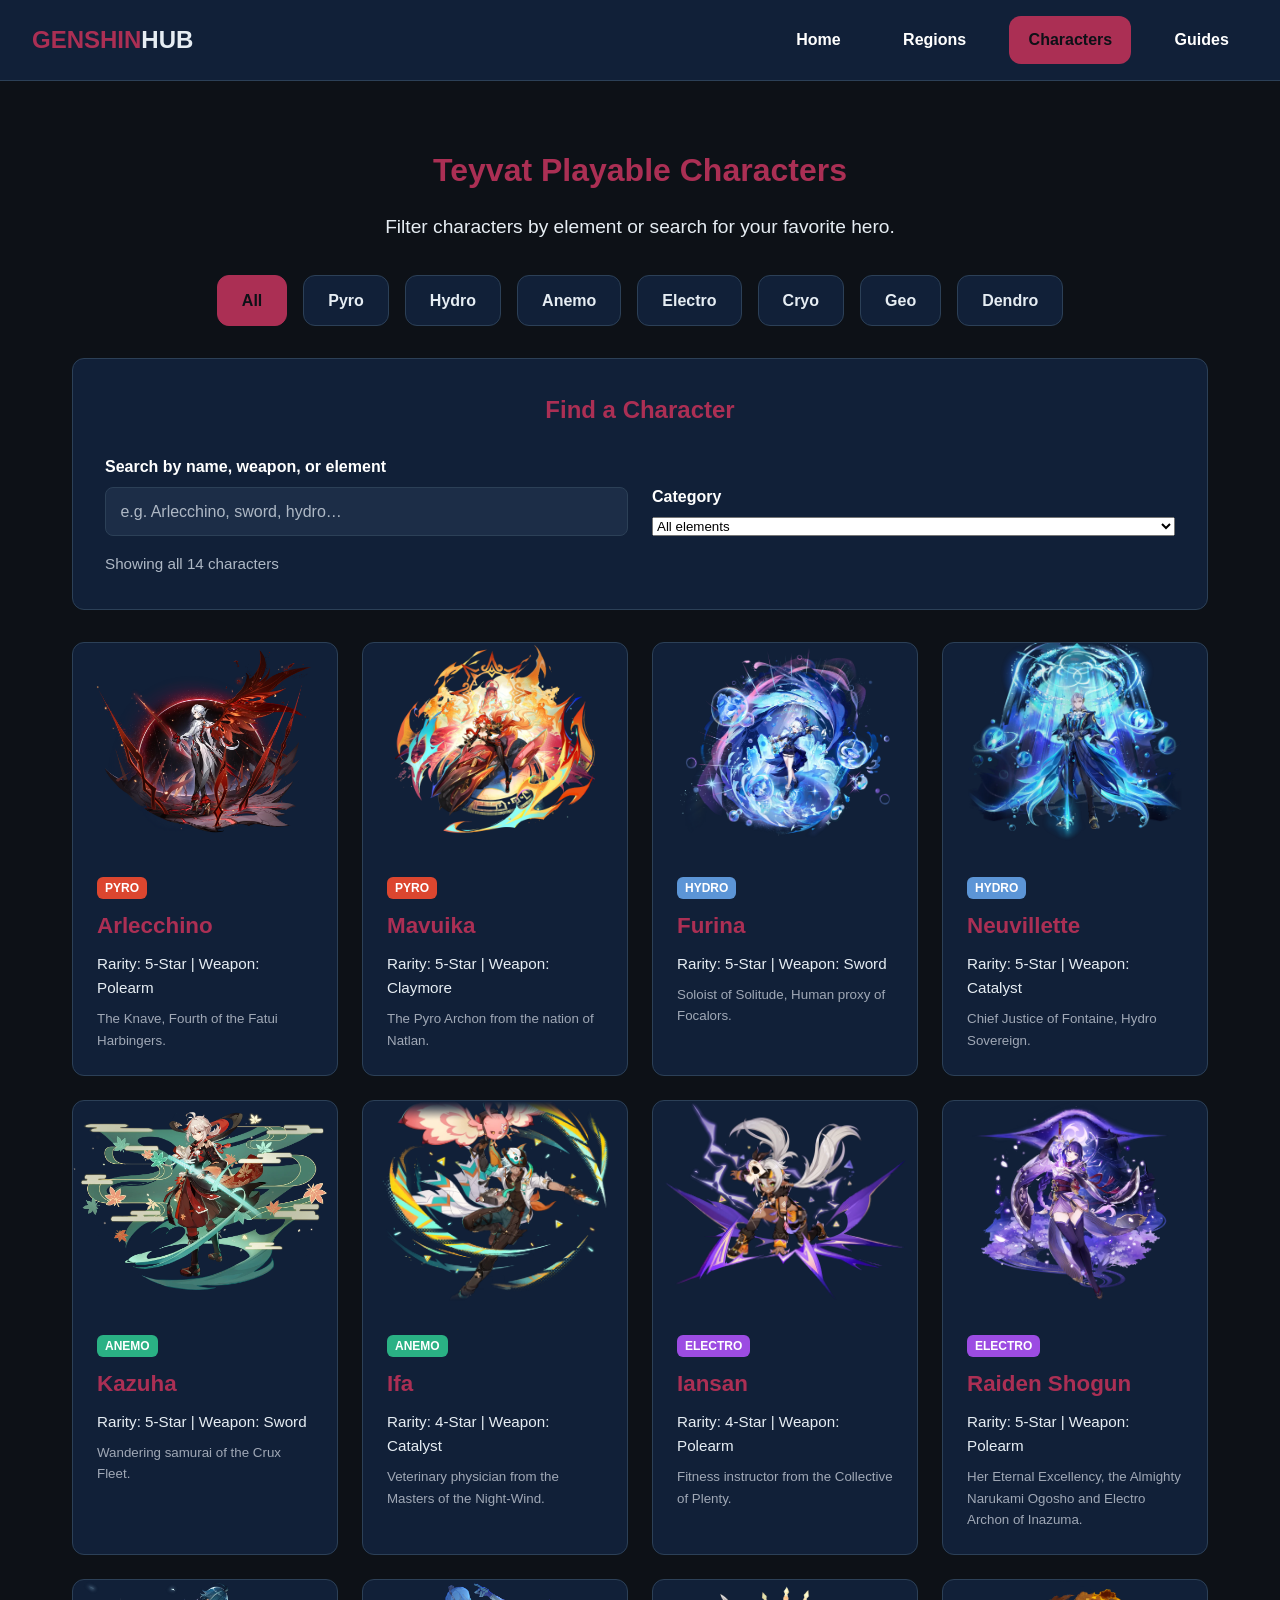
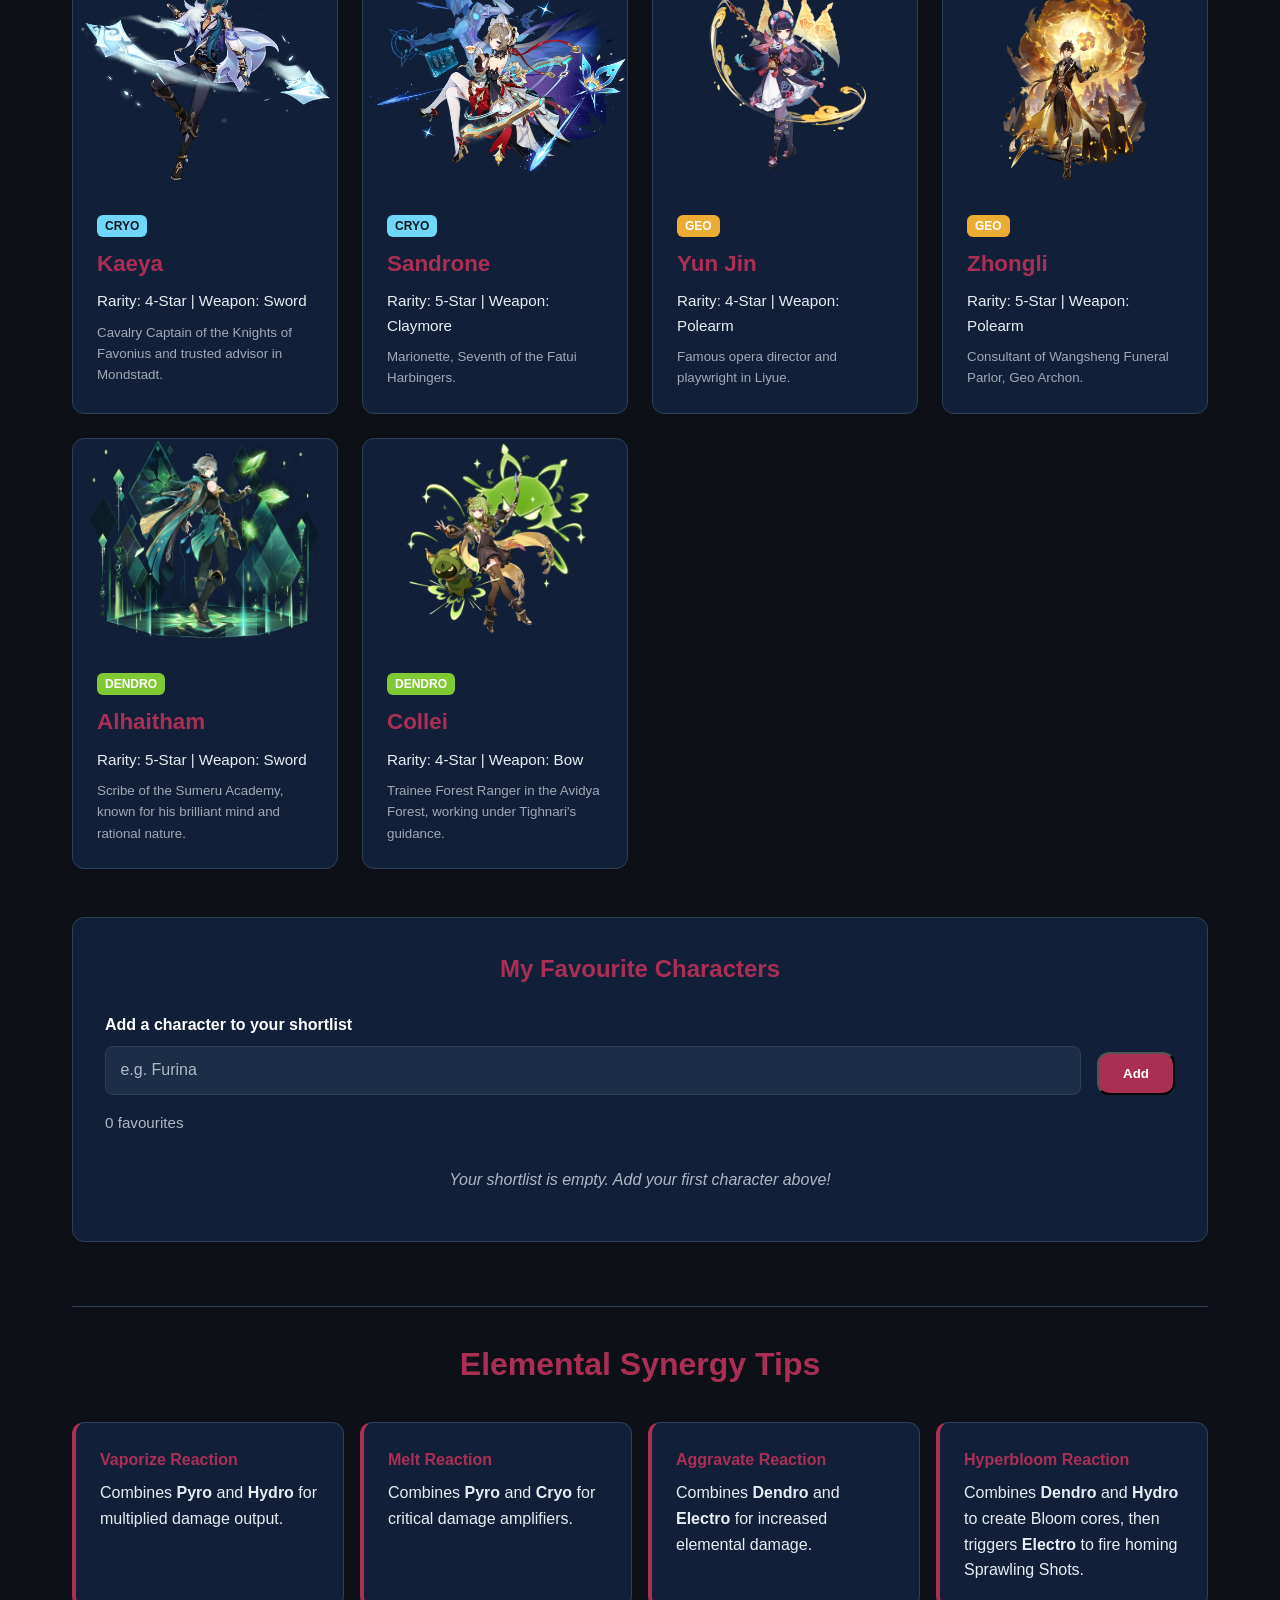
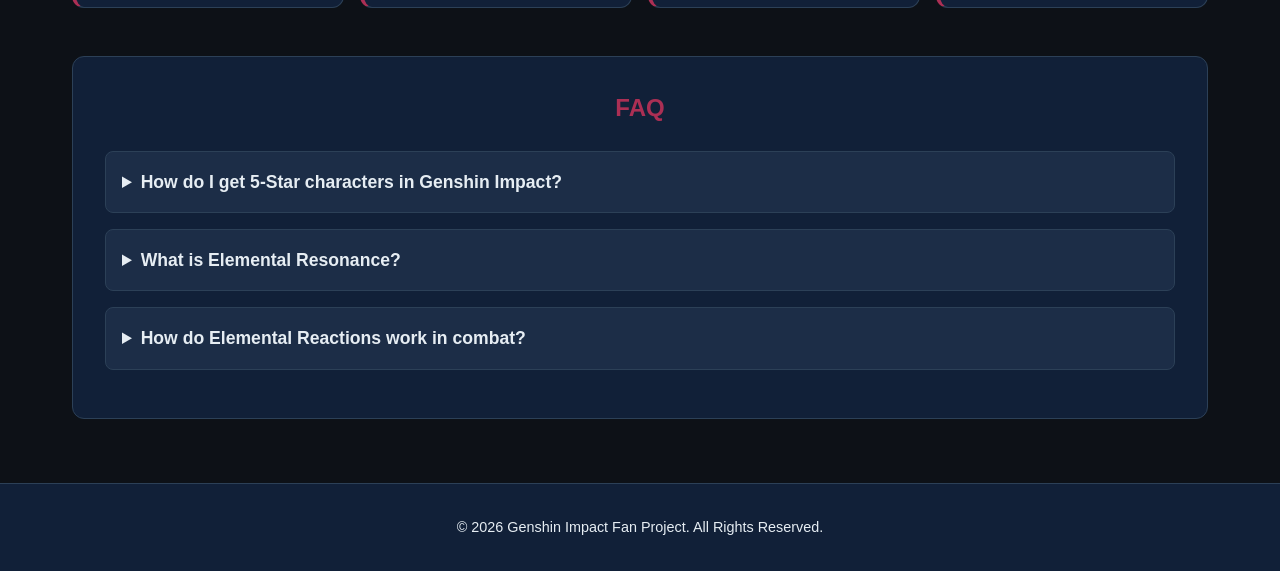
==== commit 5655eb83: "change" ====
--- a/characters.html
+++ b/characters.html
@@ -8,6 +8,9 @@
 
     <link rel="stylesheet" href="css/style.css">
     <link rel="stylesheet" href="css/responsive.css">
+      <!-- Assyltas — jQuery before project scripts -->
+    <script src="https://code.jquery.com/jquery-3.7.1.min.js"></script>
+    <script src="js/characters.js" defer></script>
 </head>
 
 <body>
@@ -21,9 +24,6 @@
         <a href="regions.html">Regions</a>
         <a href="characters.html" class="active">Characters</a>
         <a href="guides.html">Guides</a>
-        <button type="button" id="theme-toggle" class="theme-toggle" aria-label="Switch to light theme">
-          Light
-        </button>
     </nav>
 </header>
 
@@ -42,13 +42,7 @@
     <section class="filter-section">
         <h1>Teyvat Playable Characters</h1>
         <p>Filter characters by element or search for your favorite hero.</p>
-        <div class="search-box">
-            <label for="characterSearch">Search Characters:</label>
-            <input type="text" id="characterSearch" placeholder="Enter character name...">
-
-            <p id="resultCount">14 characters found</p>
-        </div>
-        
+
         <div class="filter-bar">
             <label for="all" class="filter-btn">All</label>
             <label for="pyro" class="filter-btn">Pyro</label>
@@ -61,10 +55,45 @@
         </div>
     </section>
 
+       <!-- Assyltas — Task 3: jQuery search + category filter -->
+    <section class="char-filter-section" aria-labelledby="char-filter-title">
+        <h2 id="char-filter-title">Find a Character</h2>
+
+        <div class="char-filter-controls">
+            <div class="form-group">
+                <label for="char-search">Search by name, weapon, or element</label>
+                <input type="search" id="char-search" class="form-control"
+                       placeholder="e.g. Arlecchino, sword, hydro…"
+                       autocomplete="off">
+            </div>
+
+            <div class="form-group">
+                <label for="char-category">Category</label>
+                <select id="char-category" class="form-select">
+                    <option value="all">All elements</option>
+                    <option value="pyro">Pyro</option>
+                    <option value="hydro">Hydro</option>
+                    <option value="anemo">Anemo</option>
+                    <option value="electro">Electro</option>
+                    <option value="cryo">Cryo</option>
+                    <option value="geo">Geo</option>
+                    <option value="dendro">Dendro</option>
+                </select>
+            </div>
+        </div>
+
+        <p id="char-filter-count" class="char-filter-count" aria-live="polite">
+            Showing all 14 characters
+        </p>
+        <p id="char-no-results" class="char-no-results" hidden>No results found.</p>
+    </section>
+    <!-- Assyltas end Task 3 -->
+
     <!-- SECTION 2 -->
     <section class="character-display">
-        <p id="noResults" style="display: none;">No results found</p>
-        <div class="character-grid">
+
+        
+        <div class="character-grid">  
 
             <!-- Card 1 -->
             <article class="char-card" data-element="pyro">
@@ -221,6 +250,32 @@
             </article>
         </div>
     </section>
+
+        <!-- Assyltas — Task 4: Favourites list with delegated events -->
+    <section class="favourites-section" aria-labelledby="fav-title">
+        <h2 id="fav-title">My Favourite Characters</h2>
+
+        <form id="fav-form" class="fav-form" novalidate>
+            <div class="form-group">
+                <label for="fav-input">Add a character to your shortlist</label>
+                <input type="text" id="fav-input" class="form-control"
+                       placeholder="e.g. Furina" maxlength="50" autocomplete="off">
+                <p id="fav-error" class="fav-error" role="alert" hidden>
+                    Please enter a character name.
+                </p>
+            </div>
+            <button type="submit" class="btn">Add</button>
+        </form>
+
+        <p id="fav-count" class="fav-count" aria-live="polite">0 favourites</p>
+
+        <ul id="fav-list" class="fav-list"></ul>
+
+        <p id="fav-empty" class="fav-empty">
+            Your shortlist is empty. Add your first character above!
+        </p>
+    </section>
+    <!-- Assyltas -->
 
     <!-- SECTION 3 -->
     <section class="elemental-resonance">
@@ -261,44 +316,6 @@
             <p>Elemental Reactions occur when you combine two or more elements on a single target, dealing extra damage or applying status effects like Freeze or Vaporize.</p>
         </details>
      </section>
-
-     <!-- Task 4: Create and remove elements -->
-      <section class="faq-section" id="favorites-section">
-        <h2>My Favorite Genshin Characters</h2>
-        <p class="favorites-subtitle">Select your favorite characters to add them to your personal wishlist.</p>
-        
-        <form id="favorite-form" class="favorite-form-box">
-            <div class="favorite-input-group">
-                <label for="favorite-select" class="visually-hidden"><strong>Character Name</strong></label>
-
-                <select id="favorite-select" class="form-control" required>
-                    <option value="" disabled selected>-- Choose a character --</option>
-                    <option value="Arlecchino">Arlecchino</option>
-                    <option value="Mavuika">Mavuika</option>
-                    <option value="Furina">Furina</option>
-                    <option value="Neuvillette">Neuvillette</option>
-                    <option value="Kazuha">Kazuha</option>
-                    <option value="Ifa">Ifa</option>
-                    <option value="Iansan">Iansan</option>
-                    <option value="Raiden Shogun">Raiden Shogun</option>
-                    <option value="Kaeya">Kaeya</option>
-                    <option value="Sandrone">Sandrone</option>
-                    <option value="Yun Jin">Yun Jin</option>
-                    <option value="Zhongli">Zhongli</option>
-                    <option value="Alhaitham">Alhaitham</option>
-                    <option value="Collei">Collei</option>
-                </select>
-                <button type="submit" class="favorite-add-btn">Add Character</button>
-            </div>
-        </form>
-
-        <p class="favorites-count-text">Total favorites: <span id="favorite-count">0</span></p>
-
-        <ul id="favorite-list" class="favorite-items-list">
-
-        </ul>
-      </section>
-
 </main>
 
 <footer class="main-footer">
@@ -306,8 +323,5 @@
 
 </footer>
 
-<script src="js/fav_characters.js" defer></script>
-<script src="js/characterSearch.js"></script>
-    <script src="js/theme.js"></script>
 </body>
 </html>
--- a/css/style.css
+++ b/css/style.css
@@ -1149,417 +1149,117 @@
   display: none;
 }
 
-/* favorite characters section */
-#favorites-section {
-    background-color: #112038;
-    border: 1px solid #2c4057;
-    border-radius: 12px;
-    padding: 2.5rem;
-    margin-top: 3rem;
-    box-shadow: 0 4px 12px rgba(0, 0, 0, 0.3);
-}
-
-#favorites-section h2 {
-    font-size: 2rem;
-    text-align: center;
-    margin-bottom: 0.5rem;
-    color: #ab2f54;
-}
-
-#favorites-section > p {
-    text-align: center;
-    color: #e6edf3;
-    margin-bottom: 2rem;
-    font-size: 1.1rem;
-}
-
-.favorite-form-box {
-    margin-bottom: 1.5rem;
-}
-
-#favorite-select {
-    flex: 1;
-    min-width: 250px;
-    padding: 0.75rem 1rem;
-    background-color: #0d1117;
-    border: 1px solid #2c4057;
-    color: #e6edf3;
-    border-radius: 12px;
-    font-size: 1rem;
-    outline: none;
-    transition: border-color 0.25s ease, box-shadow 0.25s ease;
-    cursor: pointer;
-}
-
-#favorite-select:focus {
-    border-color: #ab2f54;
-    box-shadow: 0 0 0 3px rgba(171, 47, 84, 0.2);
-}
-
-#favorite-select option {
-    background-color: #112038;
-    color: #e6edf3;
-}
-
-.favorite-add-btn {
-    padding: 0.75rem 1.5rem;
-    background-color: #ab2f54;
-    border: 1px solid #ab2f54;
-    color: #0d1117;
-    border-radius: 12px;
-    cursor: pointer;
-    font-weight: bold;
-    transition: all 0.25s ease;
-}
-
-.favorite-add-btn:hover {
-    background-color: #922647;
-    border-color: #922647;
-    color: #e6edf3;
-    transform: translateY(-2px);
-}
-
-.favorites-count-text {
-    text-align: center;
-    color: #a0a8b6;
-    font-size: 0.95rem;
-    margin-bottom: 1.5rem;
-}
-
-.favorite-items-list {
-    list-style: none;
-    padding: 0;
-    display: flex;
-    flex-direction: column;
-    gap: 0.75rem;
-}
-
-/* added elements */
-.favorite-items-list li {
-    background-color: #0d1117;
-    border: 1px solid #2c4057;
-    border-radius: 8px;
-    padding: 1rem 1.25rem;
-    color: #e6edf3;
-    display: flex;
-    justify-content: space-between;
-    align-items: center;
-    font-weight: 500;
-    transition: border-color 0.2s ease;
-}
-
-.favorite-items-list li:hover {
-    border-color: #ab2f54;
-}
-
-/* delete button */
-
-.favorite-items-list li button {
-    background-color: transparent;
-    border: 1px solid #ab2f54;
-    color: #ab2f54;
-    padding: 0.4rem 0.8rem;
-    border-radius: 6px;
-    font-size: 0.85rem;
-    font-weight: bold;
-    cursor: pointer;
-    transition: all 0.2s ease;
-}
-
-.favorite-items-list li button:hover {
-    background-color: #ab2f54;
-    color: #0d1117;
-}
-
-/*task3*/
-
-.search-box {
-    margin: 25px auto;
-    text-align: center;
-}
-
-.search-box label {
-    display: block;
-    margin-bottom: 10px;
-    color: white;
-}
-
-.search-box input {
-    padding: 12px;
-    width: 300px;
-    max-width: 90%;
-    border: 1px solid #ab2f54;
-    border-radius: 8px;
-    background-color: #112038;
-    color: white;
-}
-
-.search-box input:focus {
-    outline: none;
-    border-color: #ff6b9a;
-}
-
-#resultCount {
-    margin-top: 15px;
-    color: white;
-}
-
-#noResults {
-    text-align: center;
-    color: white;
-    font-size: 20px;
-    margin: 30px;
-}
-
-/* zhaniya  */
-
-/* PART 1: DOM Manipulation and Events */
-
-.js-demo-section {
-    max-width: 1200px;
-    margin: 0 auto;
-    padding: 3rem 2rem;
-}
-
-.js-demo-section > h2 {
-    color: #ab2f54;
-    text-align: center;
-    margin-bottom: 1rem;
-}
-
-.js-demo-section > p {
-    text-align: center;
-    margin-bottom: 2rem;
-}
-
-.js-demo-card {
-    background-color: #112038;
-    border: 1px solid #2c4057;
-    border-radius: 12px;
-    padding: 1.5rem;
-    margin-bottom: 1.5rem;
-}
-
-.js-demo-card h3 {
-    color: #ab2f54;
-    margin-bottom: 1rem;
-}
-
-.js-demo-card label {
-    display: block;
-    margin-bottom: 0.5rem;
-    font-weight: bold;
-}
-
-.js-demo-card input {
-    display: block;
-    width: 100%;
-    max-width: 400px;
-    padding: 0.8rem;
-    margin-bottom: 1rem;
-    background-color: #1c2d47;
-    color: #e6edf3;
-    border: 1px solid #2c4057;
-    border-radius: 8px;
-    font: inherit;
-}
-
-.js-demo-card button {
-    padding: 0.8rem 1.2rem;
-    margin: 0.25rem 0 1rem;
-    background-color: #ab2f54;
-    color: #ffffff;
-    border: none;
-    border-radius: 8px;
-    font: inherit;
-    font-weight: bold;
-    cursor: pointer;
-}
-
-.js-demo-card button:hover {
-    background-color: #c13a61;
-}
-
-.js-demo-card button:focus-visible,
-.js-demo-card input:focus-visible {
-    outline: 3px solid #4a9eff;
-    outline-offset: 3px;
-}
-
-#welcome-message {
-    margin-top: 0.5rem;
-    color: #e6edf3;
-}
-
-/* Task 1: Light Theme */
-
-body.light-theme {
-    background-color: #f4f6fb;
-    color: #202b3c;
-}
-
-/* Header and footer */
-body.light-theme .main-header,
-body.light-theme .site-header,
-body.light-theme .main-footer {
-    background-color: #e0e8f4;
-    color: #202b3c;
-    border-color: #b8c7dc;
-}
-
-body.light-theme .logo h2 span,
-body.light-theme .logo span,
-body.light-theme .nav-menu a {
-    color: #202b3c;
-}
-
-/* Cards and content sections */
-body.light-theme .feature-card,
-body.light-theme .home-region-card,
-body.light-theme .char-card,
-body.light-theme .synergy-box,
-body.light-theme .guide-card,
-body.light-theme .guide-build article,
-body.light-theme .guide-elements article,
-body.light-theme .guide-faq,
-body.light-theme .faq-section,
-body.light-theme .faq,
-body.light-theme .timeline,
-body.light-theme .support-section,
-body.light-theme .registration-section,
-body.light-theme #favorites-section,
-body.light-theme .js-demo-card,
-body.light-theme .intro aside {
-    background-color: #ffffff;
-    color: #202b3c;
-    border-color: #c7d2e2;
-}
-
-/* Text */
-body.light-theme .feature-card p,
-body.light-theme .home-region-card p,
-body.light-theme .char-info p,
-body.light-theme .guide-card p,
-body.light-theme .guide-build p,
-body.light-theme .guide-elements p,
-body.light-theme .support-text p,
-body.light-theme .registration-section p,
-body.light-theme .registration-section label,
-body.light-theme .js-demo-card label,
-body.light-theme #welcome-message,
-body.light-theme .js-demo-section > p,
-body.light-theme .faq-list details p {
-    color: #202b3c;
-}
-
-/* Inputs */
-body.light-theme .js-demo-card input,
-body.light-theme .form-group input,
-body.light-theme .form-group textarea,
-body.light-theme .registration-section .form-control,
-body.light-theme .registration-section .form-select,
-body.light-theme #favorite-select {
-    background-color: #ffffff;
-    color: #202b3c;
-    border-color: #aab8cc;
-}
-
-body.light-theme .js-demo-card input::placeholder {
-    color: #596579;
-}
-
-/* FAQ and other interactive content */
-body.light-theme .faq-item,
-body.light-theme .faq-list details,
-body.light-theme .home-faq details,
-body.light-theme .js-faq-item {
-    background-color: #eaf0f8;
-    border-color: #c7d2e2;
-}
-
-body.light-theme .faq-item summary,
-body.light-theme .faq-list summary,
-body.light-theme .home-faq summary,
-body.light-theme .js-faq-question {
-    color: #202b3c;
-}
-
-body.light-theme .favorite-items-list li {
-    background-color: #f4f6fb;
-    color: #202b3c;
-    border-color: #c7d2e2;
-}
-
-body.light-theme .form-hint {
-    color: #596579;
-}
-
-/* Keep hero text readable over images */
-body.light-theme .hero-content h1,
-body.light-theme .hero-content p,
-body.light-theme .guide-hero h1,
-body.light-theme .guide-hero p,
-body.light-theme .region-card {
-    color: #ffffff;
-}
-
-/* Theme toggle button */
-.theme-toggle {
-    padding: 8px 14px;
-    margin-left: 10px;
-    border: 1px solid #ab2f54;
-    border-radius: 6px;
-    background-color: #ab2f54;
-    color: #ffffff;
-    font-size: 14px;
-    font-weight: 600;
-    font-family: inherit;
-    cursor: pointer;
-    display: inline-flex;
-    align-items: center;
-    justify-content: center;
-    white-space: nowrap;
-    transition: background-color 0.2s ease, transform 0.2s ease;
-}
-
-.theme-toggle:hover {
-    background-color: #8f2545;
-    border-color: #8f2545;
-    transform: translateY(-1px);
-}
-
-.theme-toggle:focus-visible {
-    outline: 2px solid #e6edf3;
-    outline-offset: 3px;
-}
-
-/* Light theme */
-body.light-theme {
-    background-color: #f4f6fa;
-    color: #202938;
-}
-
-body.light-theme header,
-body.light-theme footer,
-body.light-theme .feature-card,
-body.light-theme .guide-card,
-body.light-theme .region-card,
-body.light-theme .character-card,
-body.light-theme .js-demo-card,
-body.light-theme .js-demo-section {
-    background-color: #ffffff;
-    color: #202938;
-}
-
-body.light-theme p,
-body.light-theme li,
-body.light-theme label,
-body.light-theme h2,
-body.light-theme h3 {
-    color: #202938;
-}
-
-body.light-theme .theme-toggle {
-    background-color: #ffffff;
-    color: #202938;
-}
+/* Assyltas — Task 3 filter styles */
+.char-filter-section {
+  margin-block: 2rem;
+  padding: 2rem;
+  background: #112038;
+  border: 1px solid #2c4057;
+  border-radius: 12px;
+}
+.char-filter-section h2 {
+  color: #ab2f54;
+  text-align: center;
+  margin-bottom: 1.5rem;
+}
+.char-filter-controls {
+  display: flex;
+  flex-wrap: wrap;
+  gap: 1.5rem;
+  align-items: flex-end;
+}
+.char-filter-controls .form-group { flex: 1 1 240px; }
+.char-filter-count {
+  margin-top: 1rem;
+  color: #aeb8c5;
+  font-size: 0.95rem;
+}
+.char-no-results {
+  margin-top: 0.5rem;
+  padding: 1rem;
+  background: #1c2d47;
+  border: 1px dashed #ab2f54;
+  border-radius: 8px;
+  color: #ff8fa8;
+  text-align: center;
+  font-weight: 600;
+}
+.char-no-results[hidden] { display: none; }
+.char-card.is-hidden { display: none !important; }
+
+/* Assyltas — Task 4 favourites styles */
+.favourites-section {
+  margin-block: 3rem;
+  padding: 2rem;
+  background: #112038;
+  border: 1px solid #2c4057;
+  border-radius: 12px;
+}
+.favourites-section h2 {
+  color: #ab2f54;
+  text-align: center;
+  margin-bottom: 1.5rem;
+}
+.fav-form {
+  display: flex;
+  flex-wrap: wrap;
+  gap: 1rem;
+  align-items: flex-end;
+  margin-bottom: 1rem;
+}
+.fav-form .form-group { flex: 1 1 260px; }
+.fav-error {
+  color: #ff8fa8;
+  font-size: 0.9rem;
+  margin-top: 0.35rem;
+}
+.fav-error[hidden] { display: none; }
+.fav-count {
+  color: #aeb8c5;
+  font-size: 0.95rem;
+  margin-bottom: 1rem;
+}
+.fav-list {
+  list-style: none;
+  margin: 0;
+  padding: 0;
+  display: flex;
+  flex-direction: column;
+  gap: 0.75rem;
+}
+.fav-item {
+  display: flex;
+  justify-content: space-between;
+  align-items: center;
+  gap: 1rem;
+  padding: 0.85rem 1rem;
+  background: #1c2d47;
+  border: 1px solid #2c4057;
+  border-radius: 8px;
+}
+.fav-item span {
+  color: #e6edf3;
+  word-break: break-word;
+}
+.fav-remove {
+  padding: 0.4rem 0.9rem;
+  background: #ab2f54;
+  border: none;
+  border-radius: 6px;
+  color: #fff;
+  font-weight: bold;
+  cursor: pointer;
+}
+.fav-remove:hover,
+.fav-remove:focus-visible {
+  background: #c13a61;
+  outline: 2px solid #fff;
+  outline-offset: 2px;
+}
+.fav-empty {
+  color: #aeb8c5;
+  font-style: italic;
+  text-align: center;
+  padding: 1rem;
+}
+.fav-empty[hidden] { display: none; }
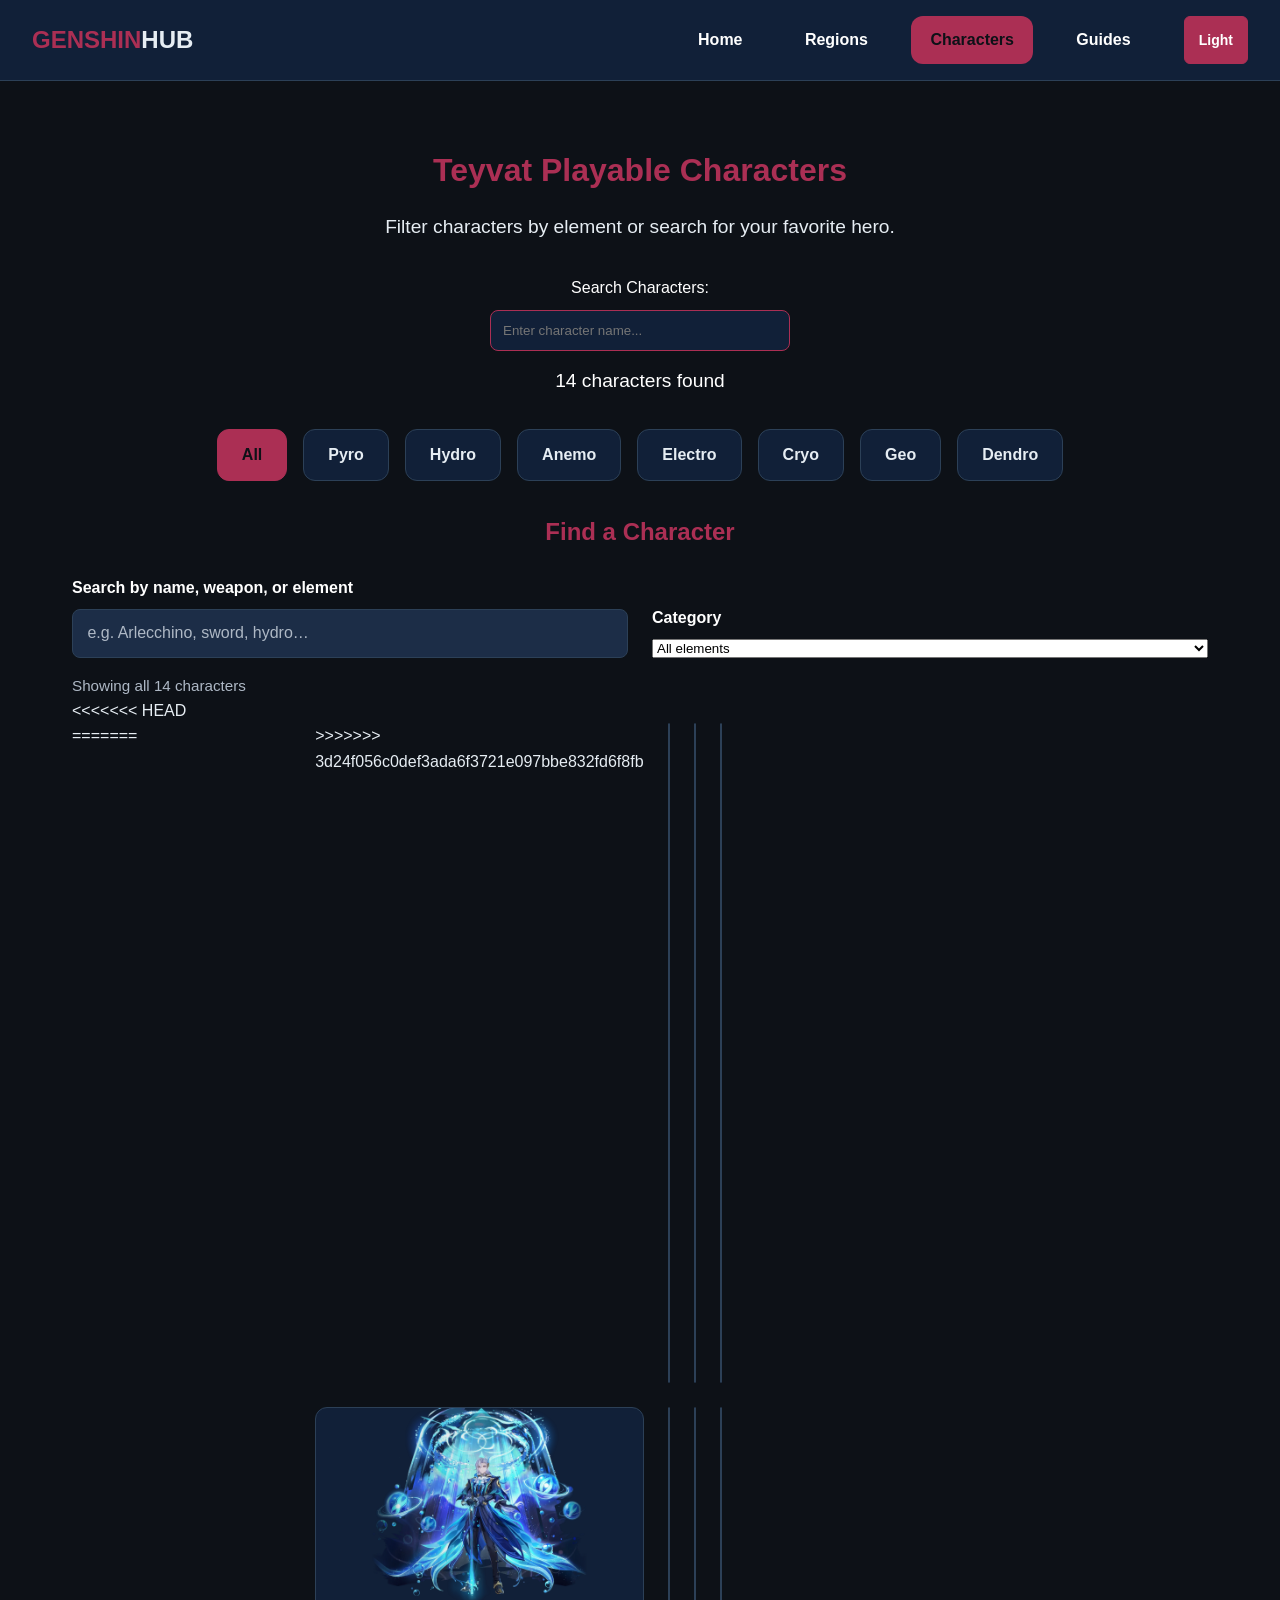
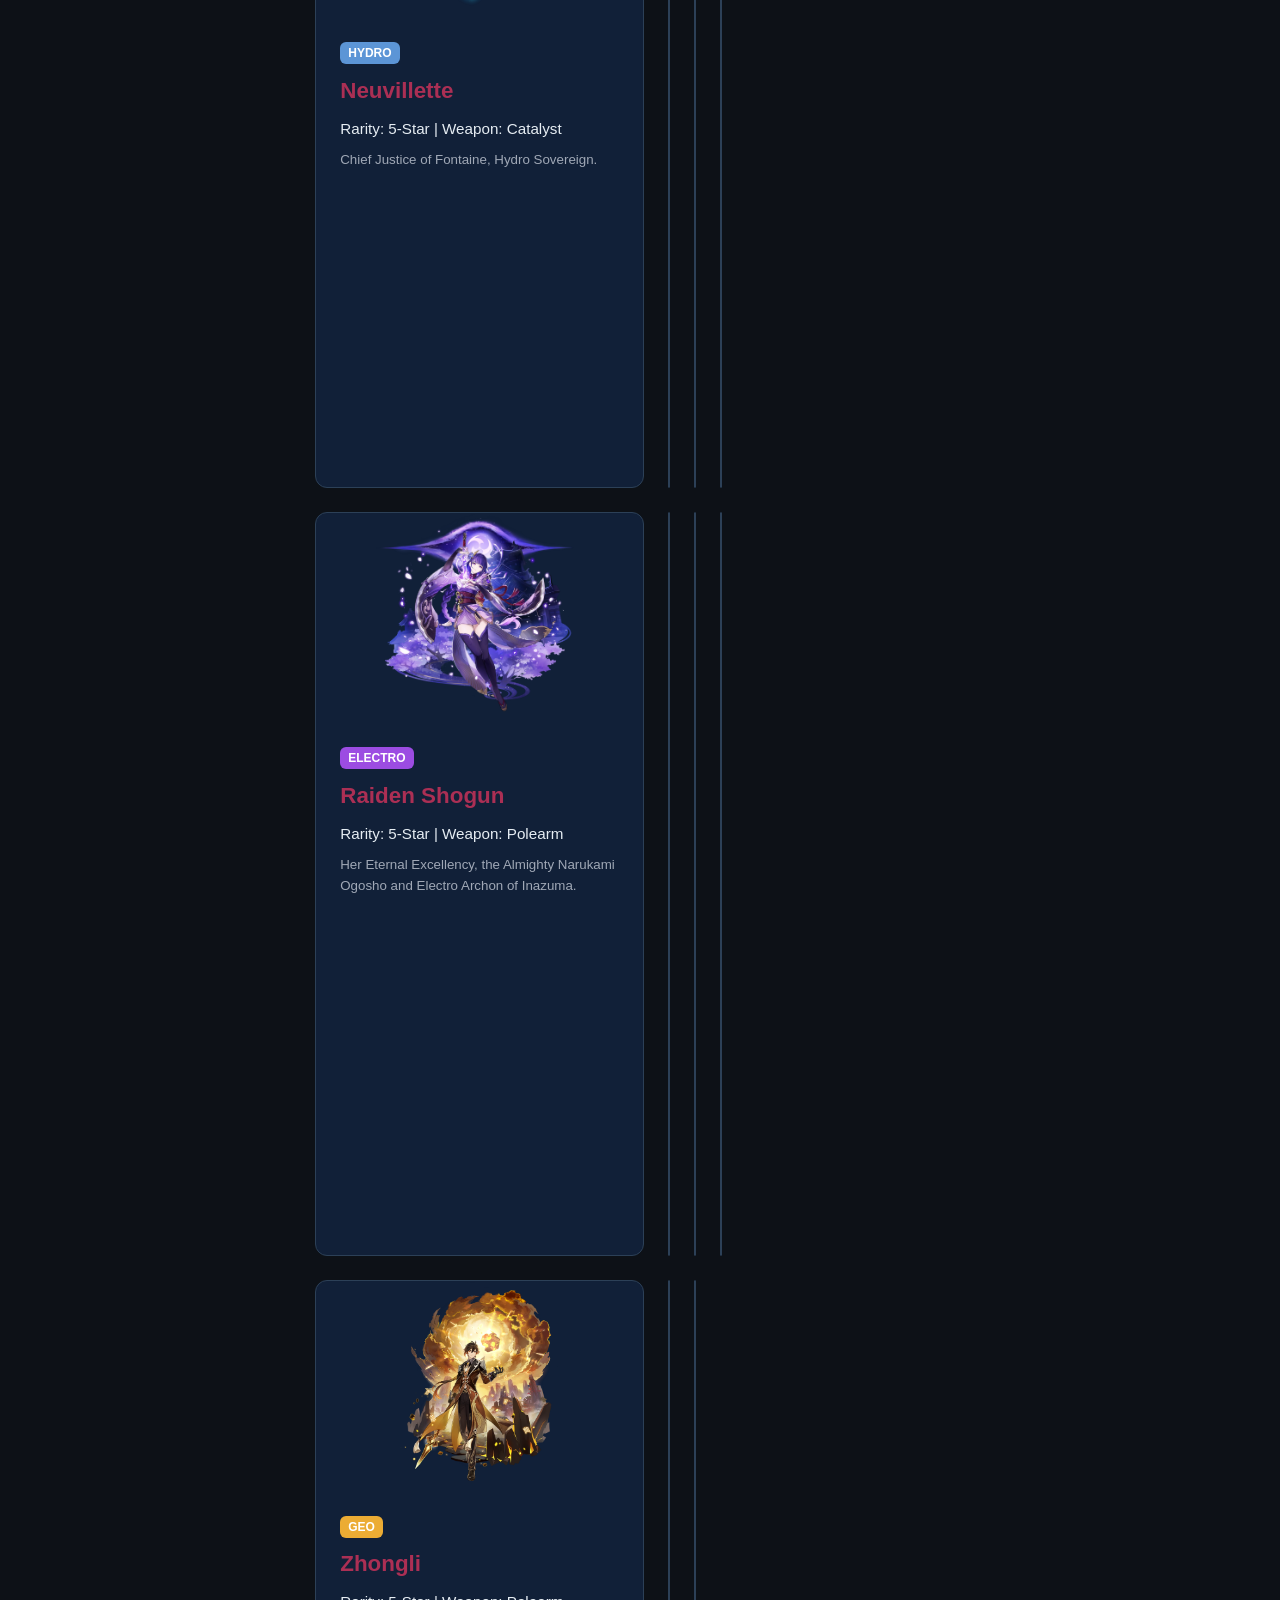
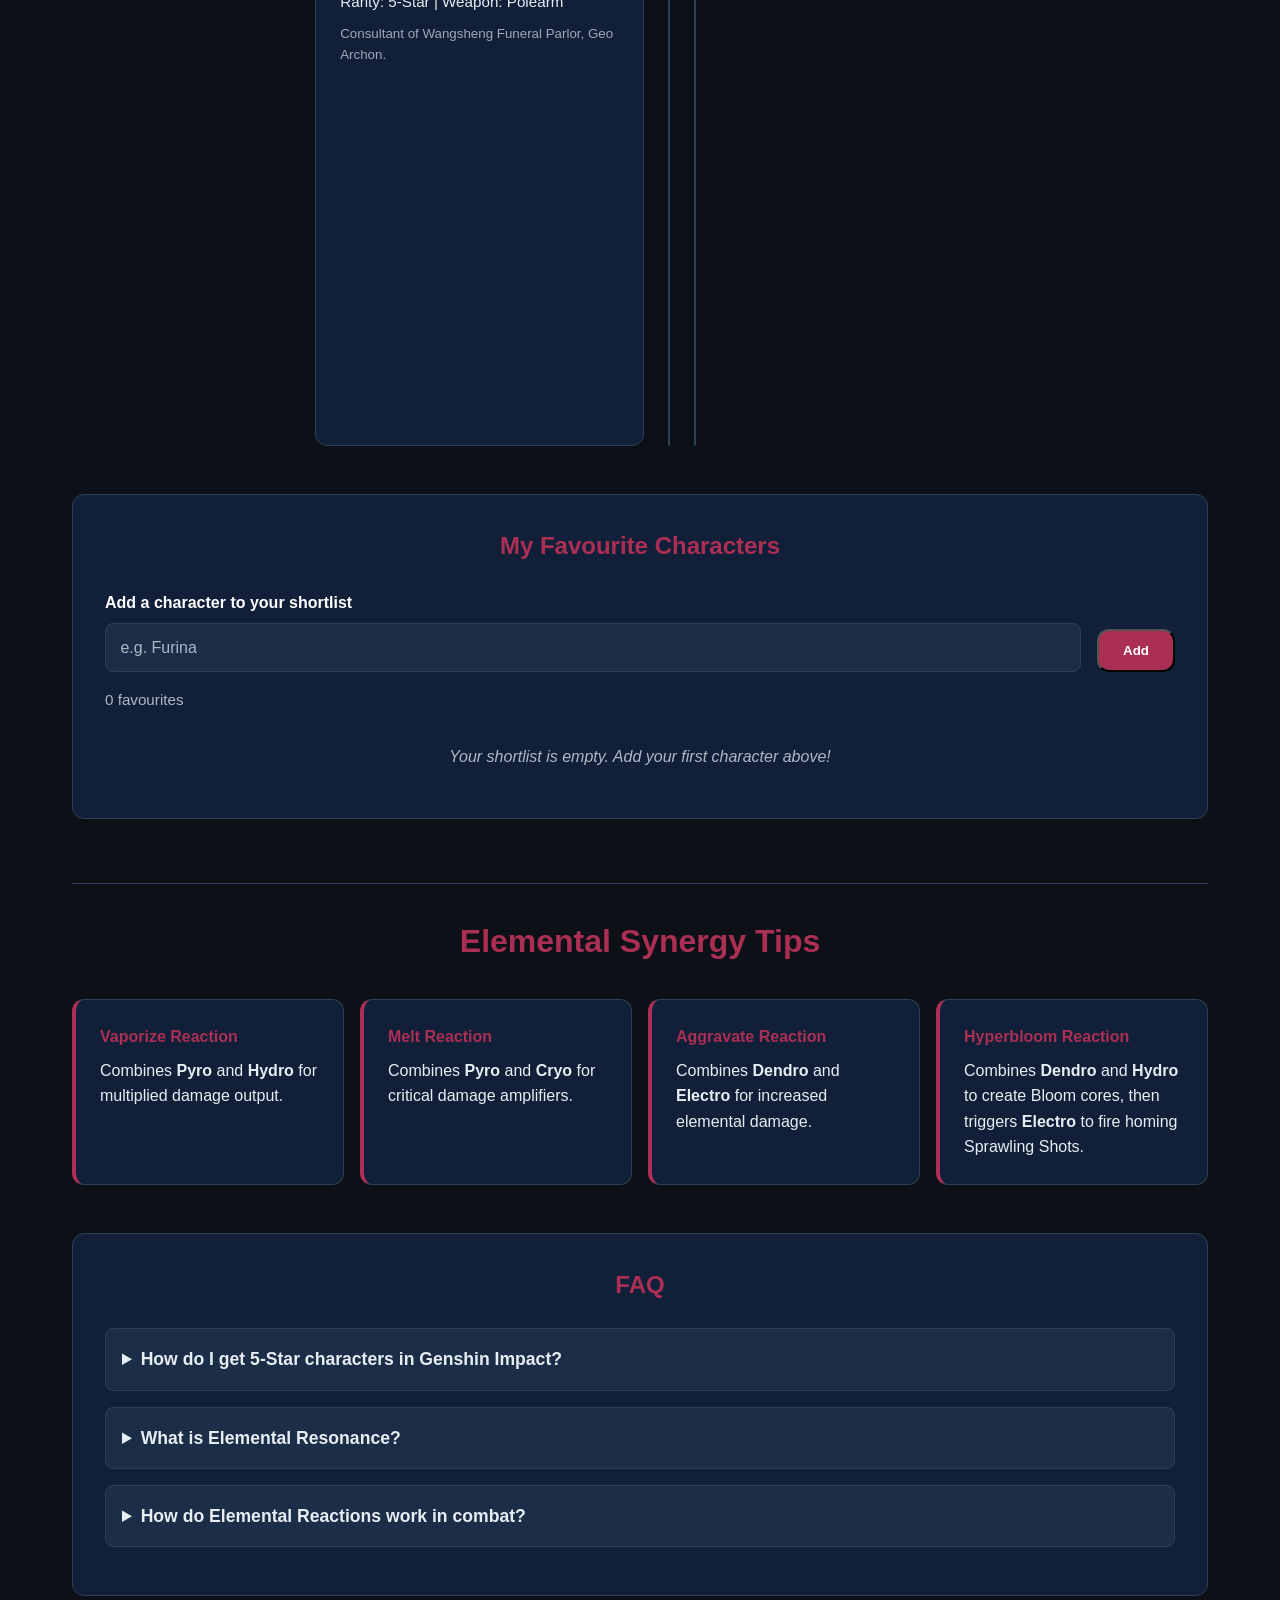
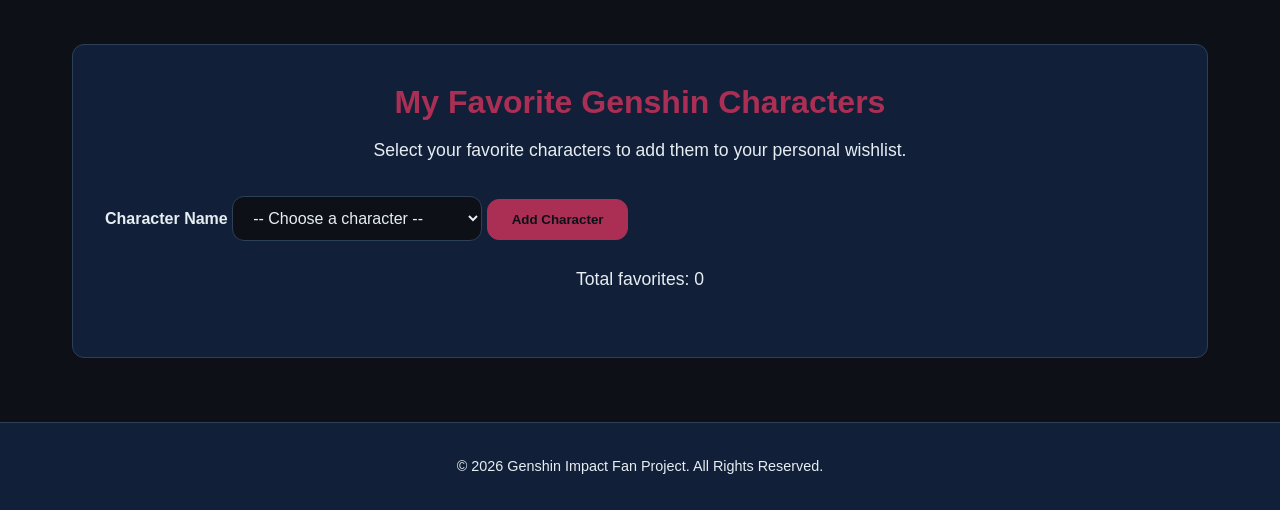
==== commit 94b21aac: "Merge remote changes" ====
--- a/characters.html
+++ b/characters.html
@@ -24,6 +24,9 @@
         <a href="regions.html">Regions</a>
         <a href="characters.html" class="active">Characters</a>
         <a href="guides.html">Guides</a>
+        <button type="button" class="theme-toggle" aria-label="Switch to light theme">
+          Light
+        </button>
     </nav>
 </header>
 
@@ -42,7 +45,13 @@
     <section class="filter-section">
         <h1>Teyvat Playable Characters</h1>
         <p>Filter characters by element or search for your favorite hero.</p>
-
+        <div class="search-box">
+            <label for="characterSearch">Search Characters:</label>
+            <input type="text" id="characterSearch" placeholder="Enter character name...">
+
+            <p id="resultCount">14 characters found</p>
+        </div>
+        
         <div class="filter-bar">
             <label for="all" class="filter-btn">All</label>
             <label for="pyro" class="filter-btn">Pyro</label>
@@ -91,9 +100,14 @@
 
     <!-- SECTION 2 -->
     <section class="character-display">
+<<<<<<< HEAD
 
         
         <div class="character-grid">  
+=======
+        <p id="noResults" style="display: none;">No results found</p>
+        <div class="character-grid">
+>>>>>>> 3d24f056c0def3ada6f3721e097bbe832fd6f8fb
 
             <!-- Card 1 -->
             <article class="char-card" data-element="pyro">
@@ -316,6 +330,44 @@
             <p>Elemental Reactions occur when you combine two or more elements on a single target, dealing extra damage or applying status effects like Freeze or Vaporize.</p>
         </details>
      </section>
+
+     <!-- Task 4: Create and remove elements -->
+      <section class="faq-section" id="favorites-section">
+        <h2>My Favorite Genshin Characters</h2>
+        <p class="favorites-subtitle">Select your favorite characters to add them to your personal wishlist.</p>
+        
+        <form id="favorite-form" class="favorite-form-box">
+            <div class="favorite-input-group">
+                <label for="favorite-select" class="visually-hidden"><strong>Character Name</strong></label>
+
+                <select id="favorite-select" class="form-control" required>
+                    <option value="" disabled selected>-- Choose a character --</option>
+                    <option value="Arlecchino">Arlecchino</option>
+                    <option value="Mavuika">Mavuika</option>
+                    <option value="Furina">Furina</option>
+                    <option value="Neuvillette">Neuvillette</option>
+                    <option value="Kazuha">Kazuha</option>
+                    <option value="Ifa">Ifa</option>
+                    <option value="Iansan">Iansan</option>
+                    <option value="Raiden Shogun">Raiden Shogun</option>
+                    <option value="Kaeya">Kaeya</option>
+                    <option value="Sandrone">Sandrone</option>
+                    <option value="Yun Jin">Yun Jin</option>
+                    <option value="Zhongli">Zhongli</option>
+                    <option value="Alhaitham">Alhaitham</option>
+                    <option value="Collei">Collei</option>
+                </select>
+                <button type="submit" class="favorite-add-btn">Add Character</button>
+            </div>
+        </form>
+
+        <p class="favorites-count-text">Total favorites: <span id="favorite-count">0</span></p>
+
+        <ul id="favorite-list" class="favorite-items-list">
+
+        </ul>
+      </section>
+
 </main>
 
 <footer class="main-footer">
@@ -323,5 +375,8 @@
 
 </footer>
 
+<script src="js/fav_characters.js" defer></script>
+<script src="js/characterSearch.js"></script>
+<script src="js/theme.js"></script>
 </body>
 </html>
--- a/css/style.css
+++ b/css/style.css
@@ -1149,6 +1149,7 @@
   display: none;
 }
 
+<<<<<<< HEAD
 /* Assyltas — Task 3 filter styles */
 .char-filter-section {
   margin-block: 2rem;
@@ -1262,4 +1263,468 @@
   text-align: center;
   padding: 1rem;
 }
-.fav-empty[hidden] { display: none; }+.fav-empty[hidden] { display: none; }
+=======
+/* favorite characters section */
+#favorites-section {
+    background-color: #112038;
+    border: 1px solid #2c4057;
+    border-radius: 12px;
+    padding: 2.5rem;
+    margin-top: 3rem;
+    box-shadow: 0 4px 12px rgba(0, 0, 0, 0.3);
+}
+
+#favorites-section h2 {
+    font-size: 2rem;
+    text-align: center;
+    margin-bottom: 0.5rem;
+    color: #ab2f54;
+}
+
+#favorites-section > p {
+    text-align: center;
+    color: #e6edf3;
+    margin-bottom: 2rem;
+    font-size: 1.1rem;
+}
+
+.favorite-form-box {
+    margin-bottom: 1.5rem;
+}
+
+#favorite-select {
+    flex: 1;
+    min-width: 250px;
+    padding: 0.75rem 1rem;
+    background-color: #0d1117;
+    border: 1px solid #2c4057;
+    color: #e6edf3;
+    border-radius: 12px;
+    font-size: 1rem;
+    outline: none;
+    transition: border-color 0.25s ease, box-shadow 0.25s ease;
+    cursor: pointer;
+}
+
+#favorite-select:focus {
+    border-color: #ab2f54;
+    box-shadow: 0 0 0 3px rgba(171, 47, 84, 0.2);
+}
+
+#favorite-select option {
+    background-color: #112038;
+    color: #e6edf3;
+}
+
+.favorite-add-btn {
+    padding: 0.75rem 1.5rem;
+    background-color: #ab2f54;
+    border: 1px solid #ab2f54;
+    color: #0d1117;
+    border-radius: 12px;
+    cursor: pointer;
+    font-weight: bold;
+    transition: all 0.25s ease;
+}
+
+.favorite-add-btn:hover {
+    background-color: #922647;
+    border-color: #922647;
+    color: #e6edf3;
+    transform: translateY(-2px);
+}
+
+.favorites-count-text {
+    text-align: center;
+    color: #a0a8b6;
+    font-size: 0.95rem;
+    margin-bottom: 1.5rem;
+}
+
+.favorite-items-list {
+    list-style: none;
+    padding: 0;
+    display: flex;
+    flex-direction: column;
+    gap: 0.75rem;
+}
+
+/* added elements */
+.favorite-items-list li {
+    background-color: #0d1117;
+    border: 1px solid #2c4057;
+    border-radius: 8px;
+    padding: 1rem 1.25rem;
+    color: #e6edf3;
+    display: flex;
+    justify-content: space-between;
+    align-items: center;
+    font-weight: 500;
+    transition: border-color 0.2s ease;
+}
+
+.favorite-items-list li:hover {
+    border-color: #ab2f54;
+}
+
+/* delete button */
+
+.favorite-items-list li button {
+    background-color: transparent;
+    border: 1px solid #ab2f54;
+    color: #ab2f54;
+    padding: 0.4rem 0.8rem;
+    border-radius: 6px;
+    font-size: 0.85rem;
+    font-weight: bold;
+    cursor: pointer;
+    transition: all 0.2s ease;
+}
+
+.favorite-items-list li button:hover {
+    background-color: #ab2f54;
+    color: #0d1117;
+}
+
+/*task3*/
+
+.search-box {
+    margin: 25px auto;
+    text-align: center;
+}
+
+.search-box label {
+    display: block;
+    margin-bottom: 10px;
+    color: white;
+}
+
+.search-box input {
+    padding: 12px;
+    width: 300px;
+    max-width: 90%;
+    border: 1px solid #ab2f54;
+    border-radius: 8px;
+    background-color: #112038;
+    color: white;
+}
+
+.search-box input:focus {
+    outline: none;
+    border-color: #ff6b9a;
+}
+
+#resultCount {
+    margin-top: 15px;
+    color: white;
+}
+
+#noResults {
+    text-align: center;
+    color: white;
+    font-size: 20px;
+    margin: 30px;
+}
+
+/* zhaniya  */
+
+/* PART 1: DOM Manipulation and Events */
+
+.js-demo-section {
+    max-width: 1200px;
+    margin: 0 auto;
+    padding: 3rem 2rem;
+}
+
+.js-demo-section > h2 {
+    color: #ab2f54;
+    text-align: center;
+    margin-bottom: 1rem;
+}
+
+.js-demo-section > p {
+    text-align: center;
+    margin-bottom: 2rem;
+}
+
+.js-demo-card {
+    background-color: #112038;
+    border: 1px solid #2c4057;
+    border-radius: 12px;
+    padding: 1.5rem;
+    margin-bottom: 1.5rem;
+}
+
+.js-demo-card h3 {
+    color: #ab2f54;
+    margin-bottom: 1rem;
+}
+
+.js-demo-card label {
+    display: block;
+    margin-bottom: 0.5rem;
+    font-weight: bold;
+}
+
+.js-demo-card input {
+    display: block;
+    width: 100%;
+    max-width: 400px;
+    padding: 0.8rem;
+    margin-bottom: 1rem;
+    background-color: #1c2d47;
+    color: #e6edf3;
+    border: 1px solid #2c4057;
+    border-radius: 8px;
+    font: inherit;
+}
+
+.js-demo-card button {
+    padding: 0.8rem 1.2rem;
+    margin: 0.25rem 0 1rem;
+    background-color: #ab2f54;
+    color: #ffffff;
+    border: none;
+    border-radius: 8px;
+    font: inherit;
+    font-weight: bold;
+    cursor: pointer;
+}
+
+.js-demo-card button:hover {
+    background-color: #c13a61;
+}
+
+.js-demo-card button:focus-visible,
+.js-demo-card input:focus-visible {
+    outline: 3px solid #4a9eff;
+    outline-offset: 3px;
+}
+
+#welcome-message {
+    margin-top: 0.5rem;
+    color: #e6edf3;
+}
+
+/* Task 1: Light Theme */
+
+body.light-theme {
+    background-color: #f4f6fb;
+    color: #202b3c;
+}
+
+/* Header and footer */
+body.light-theme .main-header,
+body.light-theme .site-header,
+body.light-theme .main-footer {
+    background-color: #e0e8f4;
+    color: #202b3c;
+    border-color: #b8c7dc;
+}
+
+body.light-theme .logo h2 span,
+body.light-theme .logo span,
+body.light-theme .nav-menu a {
+    color: #202b3c;
+}
+
+/* Cards and content sections */
+body.light-theme .regions0-container,
+body.light-theme .feature-card,
+body.light-theme .home-region-card,
+body.light-theme .char-card,
+body.light-theme .synergy-box,
+body.light-theme .guide-card,
+body.light-theme .guide-build article,
+body.light-theme .guide-elements article,
+body.light-theme .guide-faq,
+body.light-theme .faq-section,
+body.light-theme .faq,
+body.light-theme .timeline,
+body.light-theme .support-section,
+body.light-theme .registration-section,
+body.light-theme #favorites-section,
+body.light-theme .js-demo-card,
+body.light-theme .intro aside {
+    background-color: #ffffff;
+    color: #202b3c;
+    border-color: #c7d2e2;
+}
+
+/* Text */
+body.light-theme .filter-section,
+body.light-theme .feature-card p,
+body.light-theme .home-region-card p,
+body.light-theme .char-info p,
+body.light-theme .guide-card p,
+body.light-theme .guide-build p,
+body.light-theme .guide-elements p,
+body.light-theme .support-text p,
+body.light-theme .registration-section p,
+body.light-theme .registration-section label,
+body.light-theme .js-demo-card label,
+body.light-theme #welcome-message,
+body.light-theme .js-demo-section > p,
+body.light-theme .faq-list details p {
+    color: #202b3c;
+}
+
+/* Inputs */
+body.light-theme .js-demo-card input,
+body.light-theme .form-group input,
+body.light-theme .form-group textarea,
+body.light-theme .registration-section .form-control,
+body.light-theme .registration-section .form-select,
+body.light-theme #favorite-select {
+    background-color: #ffffff;
+    color: #202b3c;
+    border-color: #aab8cc;
+}
+
+body.light-theme .js-demo-card input::placeholder {
+    color: #596579;
+}
+
+/* FAQ and other interactive content */
+body.light-theme .faq-item,
+body.light-theme .faq-container
+body.light-theme .faq-list details,
+body.light-theme .home-faq details,
+body.light-theme .js-faq-item {
+    background-color: #eaf0f8;
+    border-color: #c7d2e2;
+}
+body.light-theme .faq-item summary,
+body.light-theme .faq-list summary,
+body.light-theme .home-faq summary,
+body.light-theme .js-faq-question {
+    color: #202b3c;
+}
+
+body.light-theme .favorite-items-list li {
+    background-color: #f4f6fb;
+    color: #202b3c;
+    border-color: #c7d2e2;
+}
+
+body.light-theme .form-hint {
+    color: #596579;
+}
+
+/* Keep hero text readable over images */
+body.light-theme .hero-content h1,
+body.light-theme .hero-content p,
+body.light-theme .guide-hero h1,
+body.light-theme .guide-hero p,
+body.light-theme .region-card {
+    color: #ffffff;
+}
+
+/* Theme toggle button */
+.theme-toggle {
+    padding: 8px 14px;
+    margin-left: 10px;
+    border: 1px solid #ab2f54;
+    border-radius: 6px;
+    background-color: #ab2f54;
+    color: #ffffff;
+    font-size: 14px;
+    font-weight: 600;
+    font-family: inherit;
+    cursor: pointer;
+    display: inline-flex;
+    align-items: center;
+    justify-content: center;
+    white-space: nowrap;
+    transition: background-color 0.2s ease, transform 0.2s ease;
+}
+
+.theme-toggle:hover {
+    background-color: #8f2545;
+    border-color: #8f2545;
+    transform: translateY(-1px);
+}
+
+.theme-toggle:focus-visible {
+    outline: 2px solid #e6edf3;
+    outline-offset: 3px;
+}
+
+/* Light theme Regions page */
+body.light-theme .regions0,
+body.light-theme .faq {
+    background-color: #ffffff;
+    color: #202938;
+}
+
+body.light-theme .regions0 h1,
+body.light-theme .regions0 p,
+body.light-theme .faq h2,
+body.light-theme .faq summary,
+body.light-theme .faq details p {
+    color: #202938;
+}
+
+body.light-theme .faq details {
+    background-color: #f4f6fa;
+    color: #202938;
+    border-color: #d5dbe5;
+}
+
+body.light-theme .faq summary {
+    cursor: pointer;
+}
+
+body.light-theme .faq details p {
+    background-color: transparent;
+}
+
+/* Light theme Characters filter section */
+body.light-theme .filter-section {
+    background-color: #ffffff;
+    color: #202938;
+}
+
+body.light-theme .filter-section h1,
+body.light-theme .filter-section p,
+body.light-theme .filter-section label,
+body.light-theme #resultCount {
+    color: #202938;
+}
+
+body.light-theme .filter-section input {
+    background-color: #f4f6fa;
+    color: #202938;
+    border: 1px solid #d5dbe5;
+}
+
+body.light-theme .filter-section input::placeholder {
+    color: #687386;
+}
+
+/* Light theme Character filter buttons */
+body.light-theme .filter-bar .filter-btn {
+    background-color: #ffffff;
+    color: #202938;
+    border-color: #d5dbe5;
+}
+
+body.light-theme .filter-bar .filter-btn:hover {
+    background-color: #f4f6fa;
+    color: #ab2f54;
+    border-color: #ab2f54;
+}
+
+body.light-theme #all:checked ~ .filter-section .filter-bar label[for="all"],
+body.light-theme #pyro:checked ~ .filter-section .filter-bar label[for="pyro"],
+body.light-theme #hydro:checked ~ .filter-section .filter-bar label[for="hydro"],
+body.light-theme #anemo:checked ~ .filter-section .filter-bar label[for="anemo"],
+body.light-theme #electro:checked ~ .filter-section .filter-bar label[for="electro"],
+body.light-theme #cryo:checked ~ .filter-section .filter-bar label[for="cryo"],
+body.light-theme #geo:checked ~ .filter-section .filter-bar label[for="geo"],
+body.light-theme #dendro:checked ~ .filter-section .filter-bar label[for="dendro"] {
+    background-color: #ab2f54;
+    color: #ffffff;
+}
+>>>>>>> 3d24f056c0def3ada6f3721e097bbe832fd6f8fb
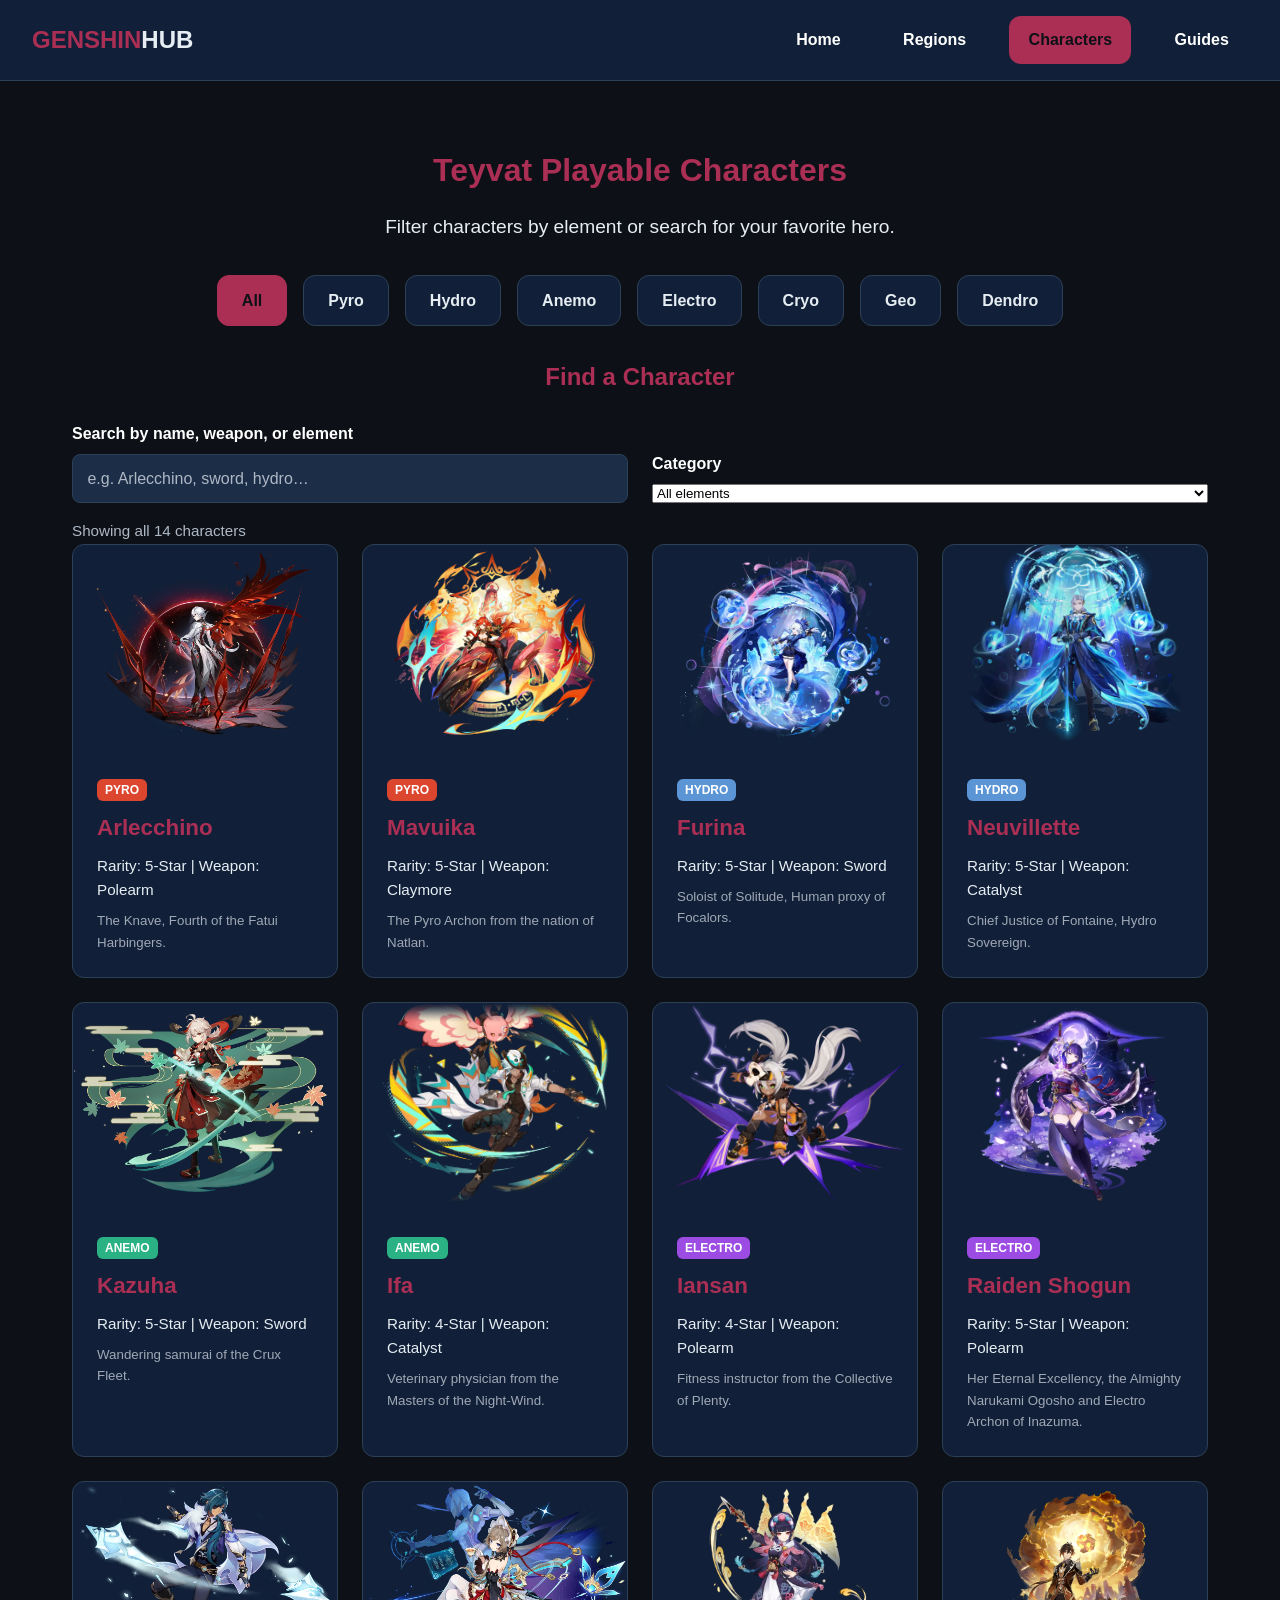
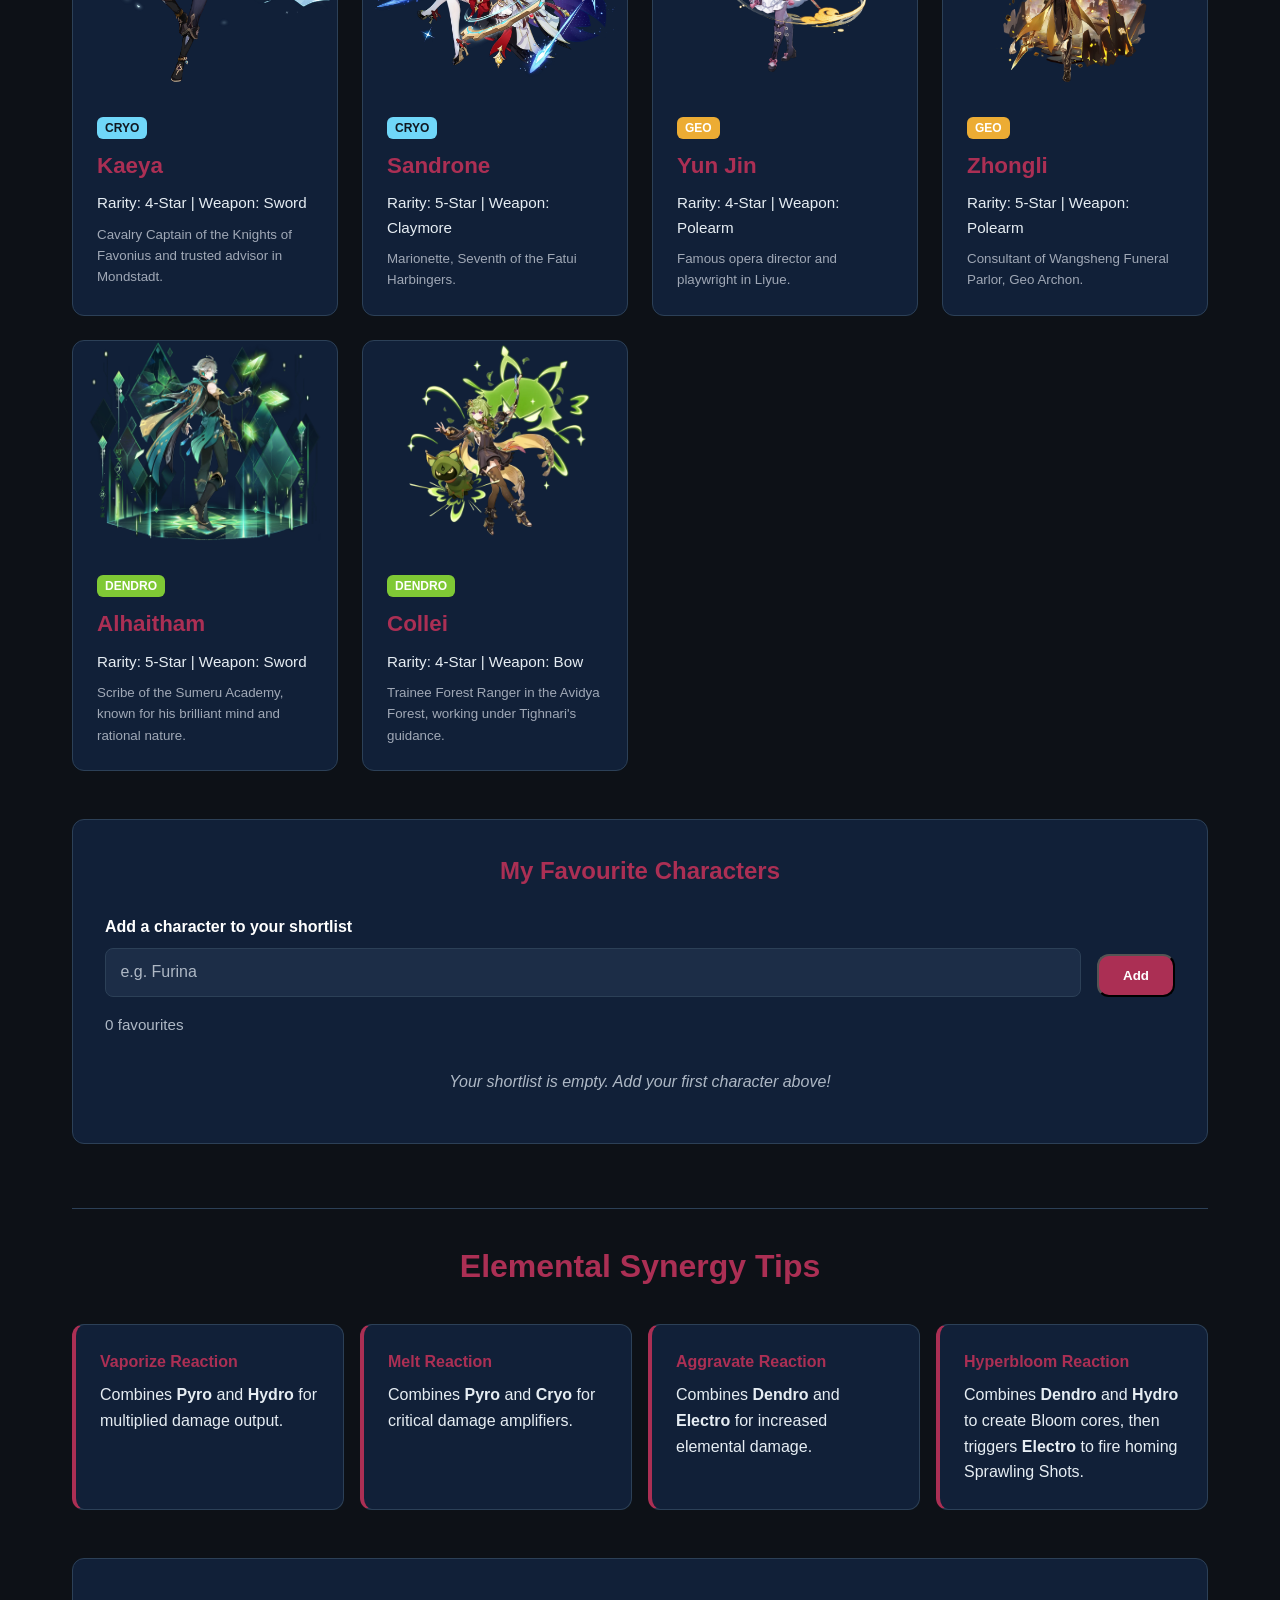
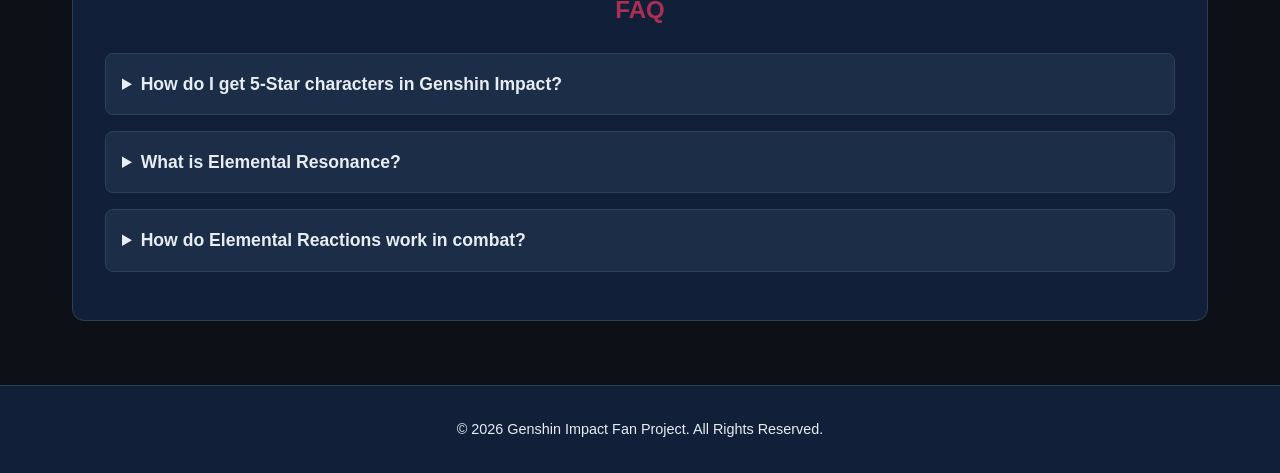
==== commit 4745aa8f: "Fixed merge conflict in characters.html" ====
--- a/characters.html
+++ b/characters.html
@@ -8,7 +8,8 @@
 
     <link rel="stylesheet" href="css/style.css">
     <link rel="stylesheet" href="css/responsive.css">
-      <!-- Assyltas — jQuery before project scripts -->
+
+    <!-- Assyltas — jQuery before project scripts -->
     <script src="https://code.jquery.com/jquery-3.7.1.min.js"></script>
     <script src="js/characters.js" defer></script>
 </head>
@@ -17,21 +18,18 @@
 
 <header class="main-header">
     <div class="logo">
-        <h2>GENSHIN<span>HUB</h2>
+        <h2>GENSHIN<span>HUB</span></h2>
     </div>
     <nav class="nav-menu">
         <a href="index.html">Home</a>
         <a href="regions.html">Regions</a>
         <a href="characters.html" class="active">Characters</a>
         <a href="guides.html">Guides</a>
-        <button type="button" class="theme-toggle" aria-label="Switch to light theme">
-          Light
-        </button>
     </nav>
 </header>
 
 <main>
-    
+    <!-- OLD RADIO FILTER (Kept so it doesn't break other CSS) -->
     <input type="radio" name="element-filter" id="all" checked>
     <input type="radio" name="element-filter" id="pyro">
     <input type="radio" name="element-filter" id="hydro">
@@ -41,17 +39,11 @@
     <input type="radio" name="element-filter" id="geo">
     <input type="radio" name="element-filter" id="dendro">
 
-    <!-- SECTION 1 -->
+    <!-- SECTION 1 (Teammate's original filter section) -->
     <section class="filter-section">
         <h1>Teyvat Playable Characters</h1>
         <p>Filter characters by element or search for your favorite hero.</p>
-        <div class="search-box">
-            <label for="characterSearch">Search Characters:</label>
-            <input type="text" id="characterSearch" placeholder="Enter character name...">
-
-            <p id="resultCount">14 characters found</p>
-        </div>
-        
+
         <div class="filter-bar">
             <label for="all" class="filter-btn">All</label>
             <label for="pyro" class="filter-btn">Pyro</label>
@@ -64,7 +56,7 @@
         </div>
     </section>
 
-       <!-- Assyltas — Task 3: jQuery search + category filter -->
+    <!-- Assyltas — Task 3: jQuery search + category filter -->
     <section class="char-filter-section" aria-labelledby="char-filter-title">
         <h2 id="char-filter-title">Find a Character</h2>
 
@@ -100,14 +92,7 @@
 
     <!-- SECTION 2 -->
     <section class="character-display">
-<<<<<<< HEAD
-
-        
-        <div class="character-grid">  
-=======
-        <p id="noResults" style="display: none;">No results found</p>
         <div class="character-grid">
->>>>>>> 3d24f056c0def3ada6f3721e097bbe832fd6f8fb
 
             <!-- Card 1 -->
             <article class="char-card" data-element="pyro">
@@ -265,7 +250,7 @@
         </div>
     </section>
 
-        <!-- Assyltas — Task 4: Favourites list with delegated events -->
+    <!-- Assyltas — Task 4: Favourites list with delegated events -->
     <section class="favourites-section" aria-labelledby="fav-title">
         <h2 id="fav-title">My Favourite Characters</h2>
 
@@ -289,7 +274,7 @@
             Your shortlist is empty. Add your first character above!
         </p>
     </section>
-    <!-- Assyltas -->
+    <!-- Assyltas end Task 4 -->
 
     <!-- SECTION 3 -->
     <section class="elemental-resonance">
@@ -330,53 +315,11 @@
             <p>Elemental Reactions occur when you combine two or more elements on a single target, dealing extra damage or applying status effects like Freeze or Vaporize.</p>
         </details>
      </section>
-
-     <!-- Task 4: Create and remove elements -->
-      <section class="faq-section" id="favorites-section">
-        <h2>My Favorite Genshin Characters</h2>
-        <p class="favorites-subtitle">Select your favorite characters to add them to your personal wishlist.</p>
-        
-        <form id="favorite-form" class="favorite-form-box">
-            <div class="favorite-input-group">
-                <label for="favorite-select" class="visually-hidden"><strong>Character Name</strong></label>
-
-                <select id="favorite-select" class="form-control" required>
-                    <option value="" disabled selected>-- Choose a character --</option>
-                    <option value="Arlecchino">Arlecchino</option>
-                    <option value="Mavuika">Mavuika</option>
-                    <option value="Furina">Furina</option>
-                    <option value="Neuvillette">Neuvillette</option>
-                    <option value="Kazuha">Kazuha</option>
-                    <option value="Ifa">Ifa</option>
-                    <option value="Iansan">Iansan</option>
-                    <option value="Raiden Shogun">Raiden Shogun</option>
-                    <option value="Kaeya">Kaeya</option>
-                    <option value="Sandrone">Sandrone</option>
-                    <option value="Yun Jin">Yun Jin</option>
-                    <option value="Zhongli">Zhongli</option>
-                    <option value="Alhaitham">Alhaitham</option>
-                    <option value="Collei">Collei</option>
-                </select>
-                <button type="submit" class="favorite-add-btn">Add Character</button>
-            </div>
-        </form>
-
-        <p class="favorites-count-text">Total favorites: <span id="favorite-count">0</span></p>
-
-        <ul id="favorite-list" class="favorite-items-list">
-
-        </ul>
-      </section>
-
 </main>
 
 <footer class="main-footer">
     <p>&copy; 2026 Genshin Impact Fan Project. All Rights Reserved.</p>
-
 </footer>
 
-<script src="js/fav_characters.js" defer></script>
-<script src="js/characterSearch.js"></script>
-<script src="js/theme.js"></script>
 </body>
 </html>
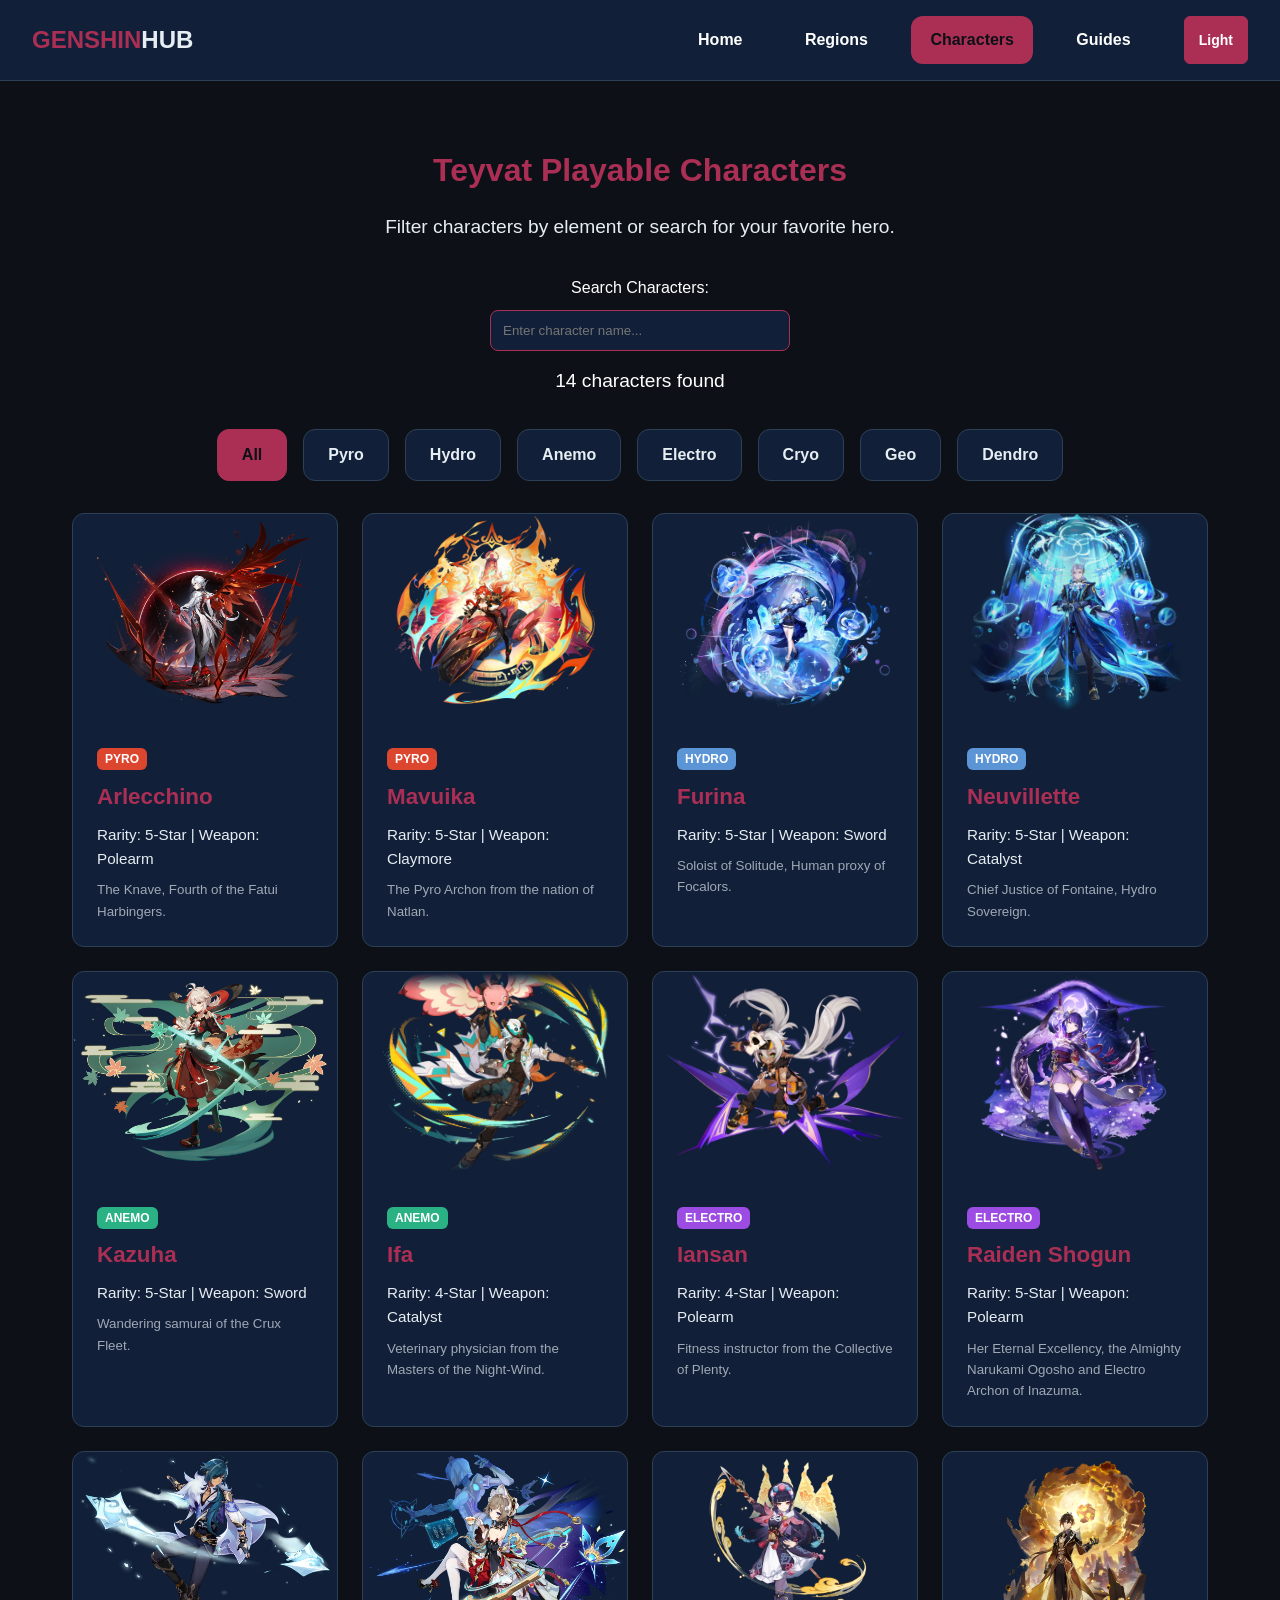
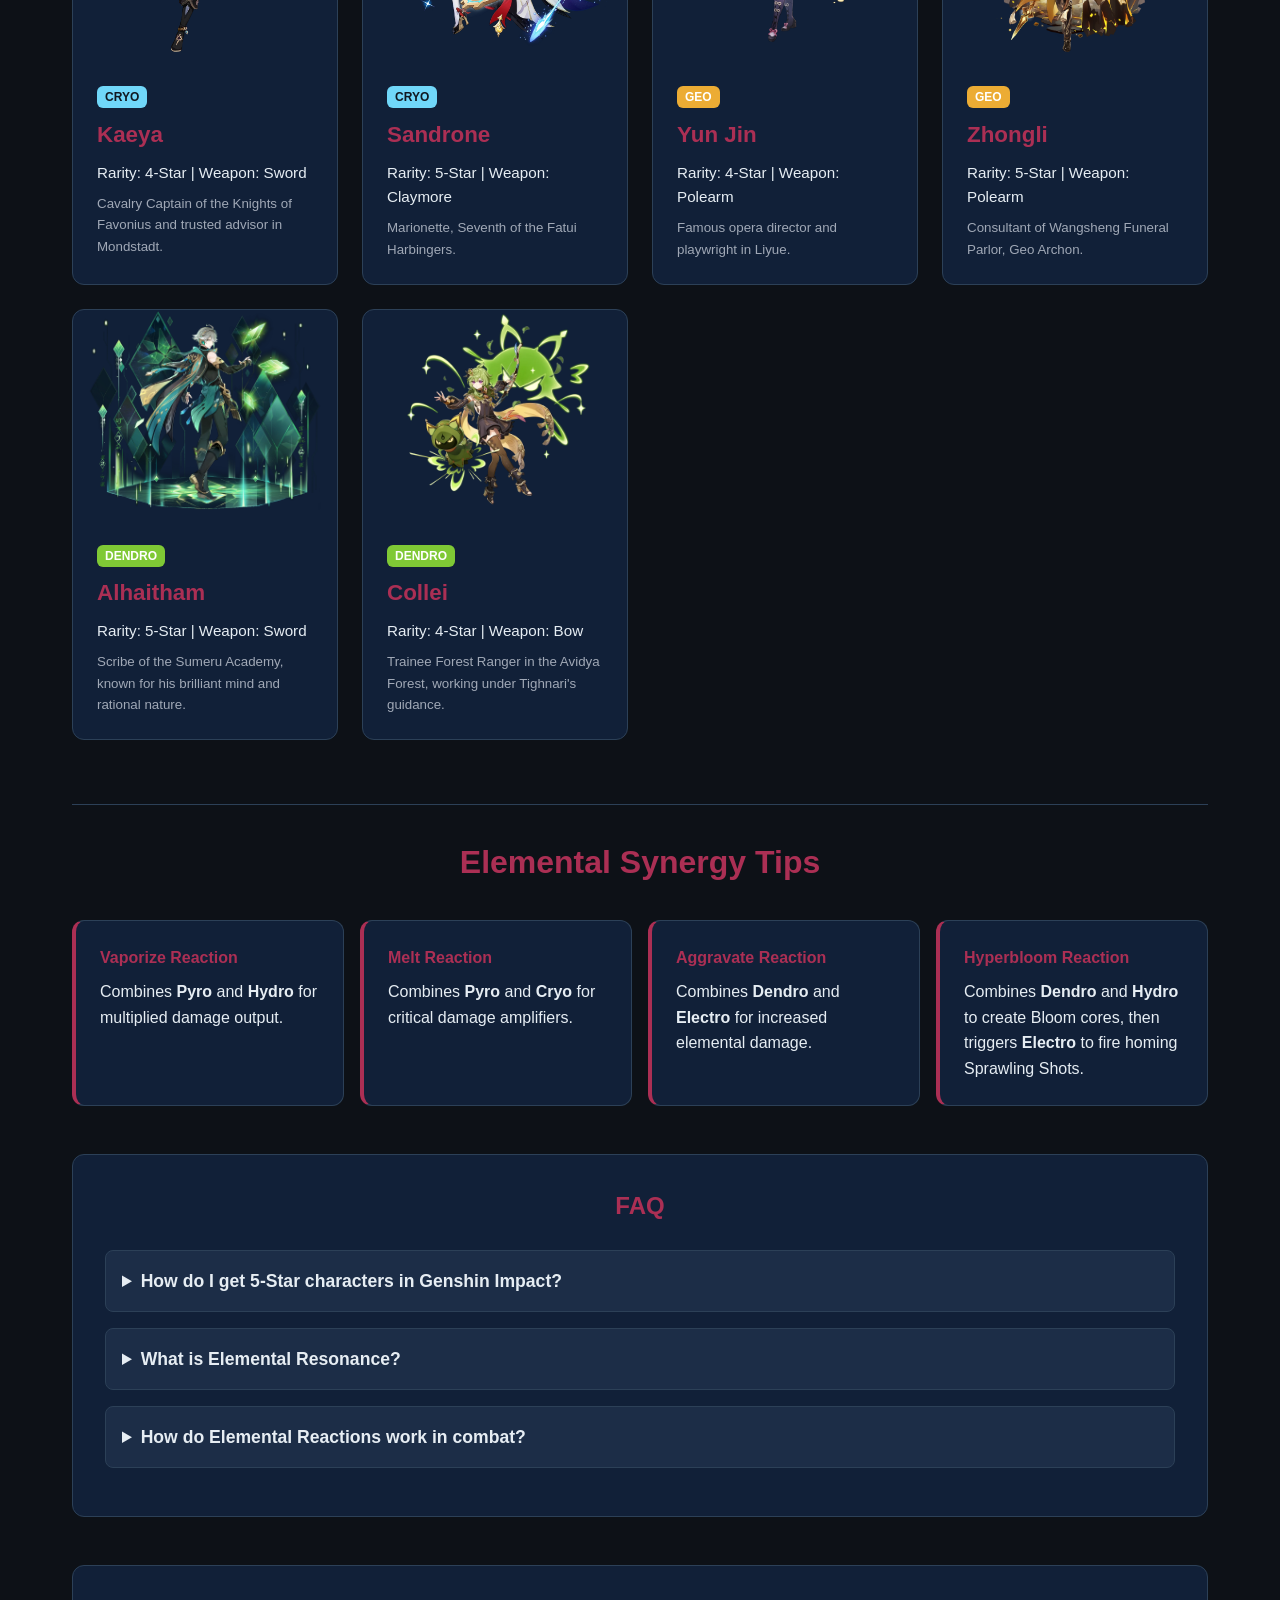
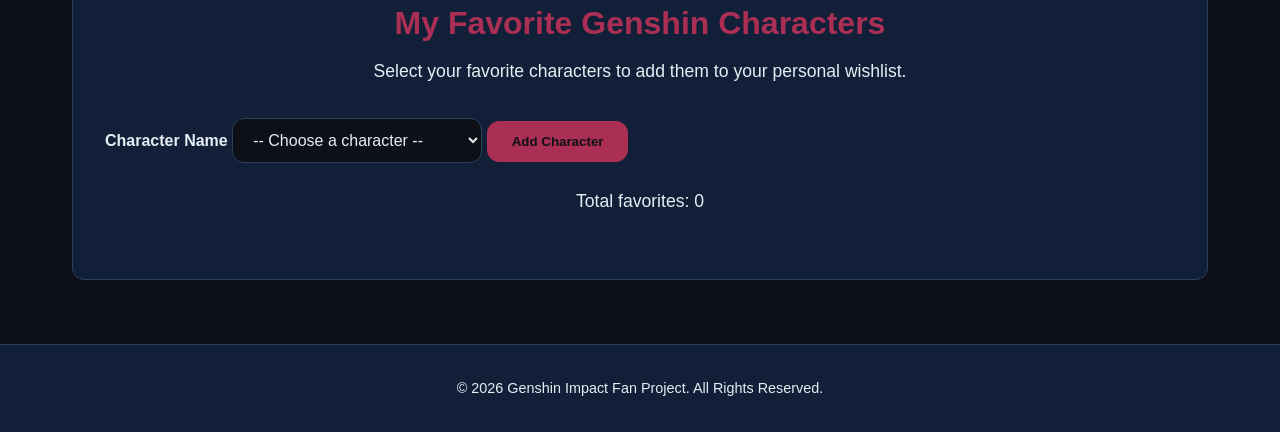
==== commit 69c87dae: "final fix" ====
--- a/characters.html
+++ b/characters.html
@@ -8,10 +8,6 @@
 
     <link rel="stylesheet" href="css/style.css">
     <link rel="stylesheet" href="css/responsive.css">
-
-    <!-- Assyltas — jQuery before project scripts -->
-    <script src="https://code.jquery.com/jquery-3.7.1.min.js"></script>
-    <script src="js/characters.js" defer></script>
 </head>
 
 <body>
@@ -25,11 +21,14 @@
         <a href="regions.html">Regions</a>
         <a href="characters.html" class="active">Characters</a>
         <a href="guides.html">Guides</a>
+        <button type="button" class="theme-toggle" aria-label="Switch to light theme">
+          Light
+        </button>
     </nav>
 </header>
 
 <main>
-    <!-- OLD RADIO FILTER (Kept so it doesn't break other CSS) -->
+    
     <input type="radio" name="element-filter" id="all" checked>
     <input type="radio" name="element-filter" id="pyro">
     <input type="radio" name="element-filter" id="hydro">
@@ -39,11 +38,17 @@
     <input type="radio" name="element-filter" id="geo">
     <input type="radio" name="element-filter" id="dendro">
 
-    <!-- SECTION 1 (Teammate's original filter section) -->
+    <!-- SECTION 1 -->
     <section class="filter-section">
         <h1>Teyvat Playable Characters</h1>
         <p>Filter characters by element or search for your favorite hero.</p>
-
+        <div class="search-box">
+            <label for="characterSearch">Search Characters:</label>
+            <input type="text" id="characterSearch" placeholder="Enter character name...">
+
+            <p id="resultCount">14 characters found</p>
+        </div>
+        
         <div class="filter-bar">
             <label for="all" class="filter-btn">All</label>
             <label for="pyro" class="filter-btn">Pyro</label>
@@ -56,42 +61,9 @@
         </div>
     </section>
 
-    <!-- Assyltas — Task 3: jQuery search + category filter -->
-    <section class="char-filter-section" aria-labelledby="char-filter-title">
-        <h2 id="char-filter-title">Find a Character</h2>
-
-        <div class="char-filter-controls">
-            <div class="form-group">
-                <label for="char-search">Search by name, weapon, or element</label>
-                <input type="search" id="char-search" class="form-control"
-                       placeholder="e.g. Arlecchino, sword, hydro…"
-                       autocomplete="off">
-            </div>
-
-            <div class="form-group">
-                <label for="char-category">Category</label>
-                <select id="char-category" class="form-select">
-                    <option value="all">All elements</option>
-                    <option value="pyro">Pyro</option>
-                    <option value="hydro">Hydro</option>
-                    <option value="anemo">Anemo</option>
-                    <option value="electro">Electro</option>
-                    <option value="cryo">Cryo</option>
-                    <option value="geo">Geo</option>
-                    <option value="dendro">Dendro</option>
-                </select>
-            </div>
-        </div>
-
-        <p id="char-filter-count" class="char-filter-count" aria-live="polite">
-            Showing all 14 characters
-        </p>
-        <p id="char-no-results" class="char-no-results" hidden>No results found.</p>
-    </section>
-    <!-- Assyltas end Task 3 -->
-
     <!-- SECTION 2 -->
     <section class="character-display">
+        <p id="noResults" style="display: none;">No results found</p>
         <div class="character-grid">
 
             <!-- Card 1 -->
@@ -249,32 +221,6 @@
             </article>
         </div>
     </section>
-
-    <!-- Assyltas — Task 4: Favourites list with delegated events -->
-    <section class="favourites-section" aria-labelledby="fav-title">
-        <h2 id="fav-title">My Favourite Characters</h2>
-
-        <form id="fav-form" class="fav-form" novalidate>
-            <div class="form-group">
-                <label for="fav-input">Add a character to your shortlist</label>
-                <input type="text" id="fav-input" class="form-control"
-                       placeholder="e.g. Furina" maxlength="50" autocomplete="off">
-                <p id="fav-error" class="fav-error" role="alert" hidden>
-                    Please enter a character name.
-                </p>
-            </div>
-            <button type="submit" class="btn">Add</button>
-        </form>
-
-        <p id="fav-count" class="fav-count" aria-live="polite">0 favourites</p>
-
-        <ul id="fav-list" class="fav-list"></ul>
-
-        <p id="fav-empty" class="fav-empty">
-            Your shortlist is empty. Add your first character above!
-        </p>
-    </section>
-    <!-- Assyltas end Task 4 -->
 
     <!-- SECTION 3 -->
     <section class="elemental-resonance">
@@ -315,11 +261,53 @@
             <p>Elemental Reactions occur when you combine two or more elements on a single target, dealing extra damage or applying status effects like Freeze or Vaporize.</p>
         </details>
      </section>
+
+     <!-- Task 4: Create and remove elements -->
+      <section class="faq-section" id="favorites-section">
+        <h2>My Favorite Genshin Characters</h2>
+        <p class="favorites-subtitle">Select your favorite characters to add them to your personal wishlist.</p>
+        
+        <form id="favorite-form" class="favorite-form-box">
+            <div class="favorite-input-group">
+                <label for="favorite-select" class="visually-hidden"><strong>Character Name</strong></label>
+
+                <select id="favorite-select" class="form-control" required>
+                    <option value="" disabled selected>-- Choose a character --</option>
+                    <option value="Arlecchino">Arlecchino</option>
+                    <option value="Mavuika">Mavuika</option>
+                    <option value="Furina">Furina</option>
+                    <option value="Neuvillette">Neuvillette</option>
+                    <option value="Kazuha">Kazuha</option>
+                    <option value="Ifa">Ifa</option>
+                    <option value="Iansan">Iansan</option>
+                    <option value="Raiden Shogun">Raiden Shogun</option>
+                    <option value="Kaeya">Kaeya</option>
+                    <option value="Sandrone">Sandrone</option>
+                    <option value="Yun Jin">Yun Jin</option>
+                    <option value="Zhongli">Zhongli</option>
+                    <option value="Alhaitham">Alhaitham</option>
+                    <option value="Collei">Collei</option>
+                </select>
+                <button type="submit" class="favorite-add-btn">Add Character</button>
+            </div>
+        </form>
+
+        <p class="favorites-count-text">Total favorites: <span id="favorite-count">0</span></p>
+
+        <ul id="favorite-list" class="favorite-items-list">
+
+        </ul>
+      </section>
+
 </main>
 
 <footer class="main-footer">
     <p>&copy; 2026 Genshin Impact Fan Project. All Rights Reserved.</p>
+
 </footer>
 
+    <script src="js/fav_characters.js" defer></script>
+    <script src="js/characterSearch.js"></script>
+    <script src="js/theme.js"></script>
 </body>
 </html>
--- a/css/style.css
+++ b/css/style.css
@@ -1728,3 +1728,127 @@
     color: #ffffff;
 }
 >>>>>>> 3d24f056c0def3ada6f3721e097bbe832fd6f8fb
+
+/* TASK 1: Traveler Welcome */
+
+.traveler-welcome {
+    text-align: center;
+    padding: 30px 20px;
+    margin: 30px auto;
+}
+
+.traveler-welcome input {
+    padding: 10px;
+    margin: 10px;
+    border: 1px solid #ab2f54;
+    border-radius: 6px;
+    background-color: #112038;
+    color: white;
+}
+
+.traveler-welcome button {
+    padding: 10px 18px;
+    border: none;
+    border-radius: 6px;
+    background-color: #ab2f54;
+    color: white;
+    cursor: pointer;
+}
+
+.traveler-welcome button:hover {
+    opacity: 0.85;
+}
+
+#welcome-message {
+    margin-top: 15px;
+    font-weight: bold;
+    min-height: 24px;
+}
+
+#welcome-message.success {
+    color: #4caf82;
+}
+
+/* FAQ home — Light Theme */
+body.light-theme .home-faq {
+    color: #1a1a1a;
+}
+
+body.light-theme .home-faq .js-faq-question {
+    background-color: #ffffff;
+    color: #1a1a1a;
+    border-color: #ffffff;
+}
+
+body.light-theme .home-faq .js-faq-answer {
+    background-color: #ffffff;
+    color: #333333;
+}
+
+body.light-theme .home-faq .js-faq-answer p {
+    color: #333333;
+}
+
+
+/* Characters FAQ - Light Theme */
+
+body.light-theme .faq-section .faq-item summary {
+    color: #222222;
+}
+
+body.light-theme .faq-section .faq-item p {
+    color: #222222 !important;
+    background-color: transparent;
+}
+
+
+/* Favorites Section - Light Theme */
+
+body.light-theme #favorites-section .favorites-subtitle {
+    color: #333333 !important;
+}
+
+body.light-theme #favorites-section .favorites-count-text {
+    color: #333333 !important;
+}
+
+body.light-theme #favorites-section #favorite-count {
+    color: #222222 !important;
+}
+
+
+/* Guides FAQ - Light Theme */
+
+body.light-theme .guide-faq .faq-list details {
+    background-color: #ffffff;
+    border: 1px solid #d5d5d5;
+    border-radius: 8px;
+    margin-bottom: 12px;
+    transition: background-color 0.2s ease, border-color 0.2s ease;
+}
+
+/* Question */
+body.light-theme .guide-faq .faq-list details summary {
+    color: #222222 !important;
+    padding: 15px 18px;
+    cursor: pointer;
+}
+
+/* Answer */
+body.light-theme .guide-faq .faq-list details p {
+    color: #333333 !important;
+    padding: 0 18px 15px;
+    background-color: transparent;
+}
+
+/* Hover */
+body.light-theme .guide-faq .faq-list details summary:hover {
+    background-color: #eeeeee;
+    color: #ab2f54 !important;
+    border-radius: 8px;
+}
+
+/* Open question */
+body.light-theme .guide-faq .faq-list details[open] {
+    border-color: #ab2f54;
+}
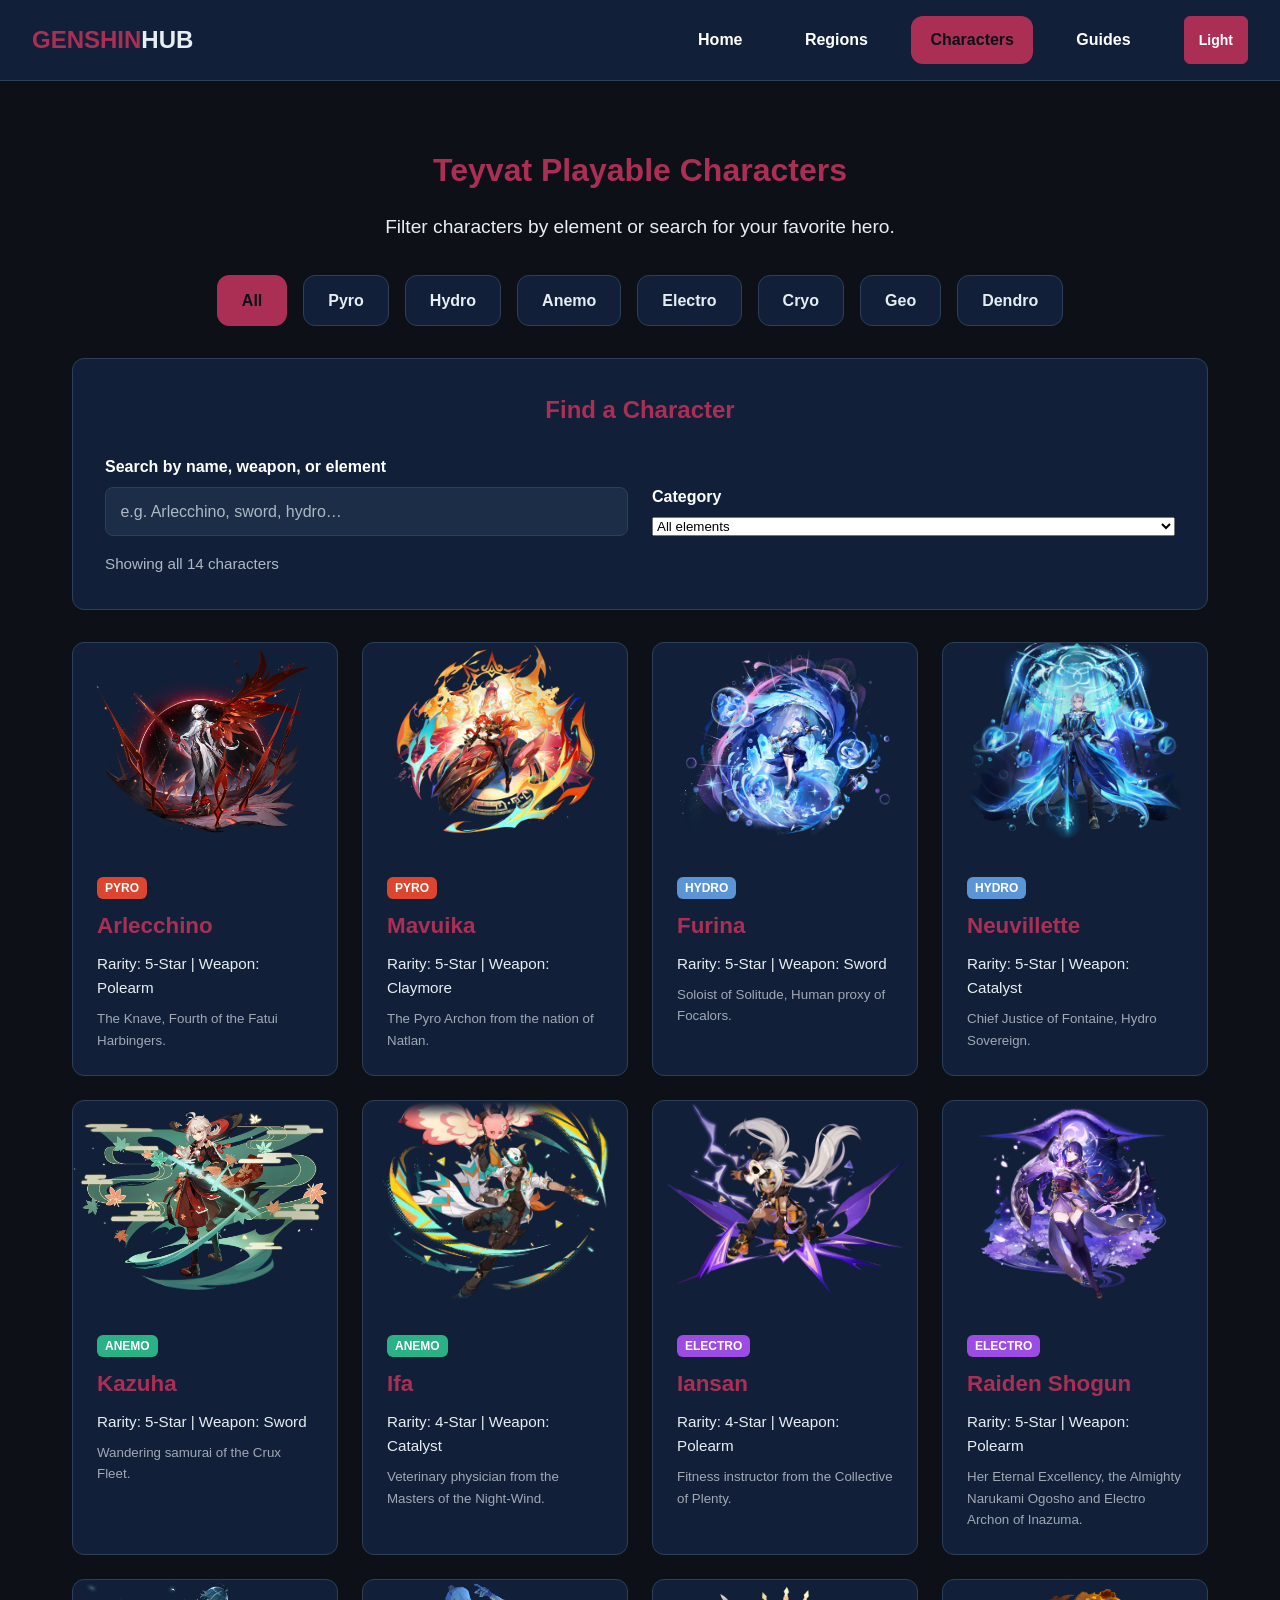
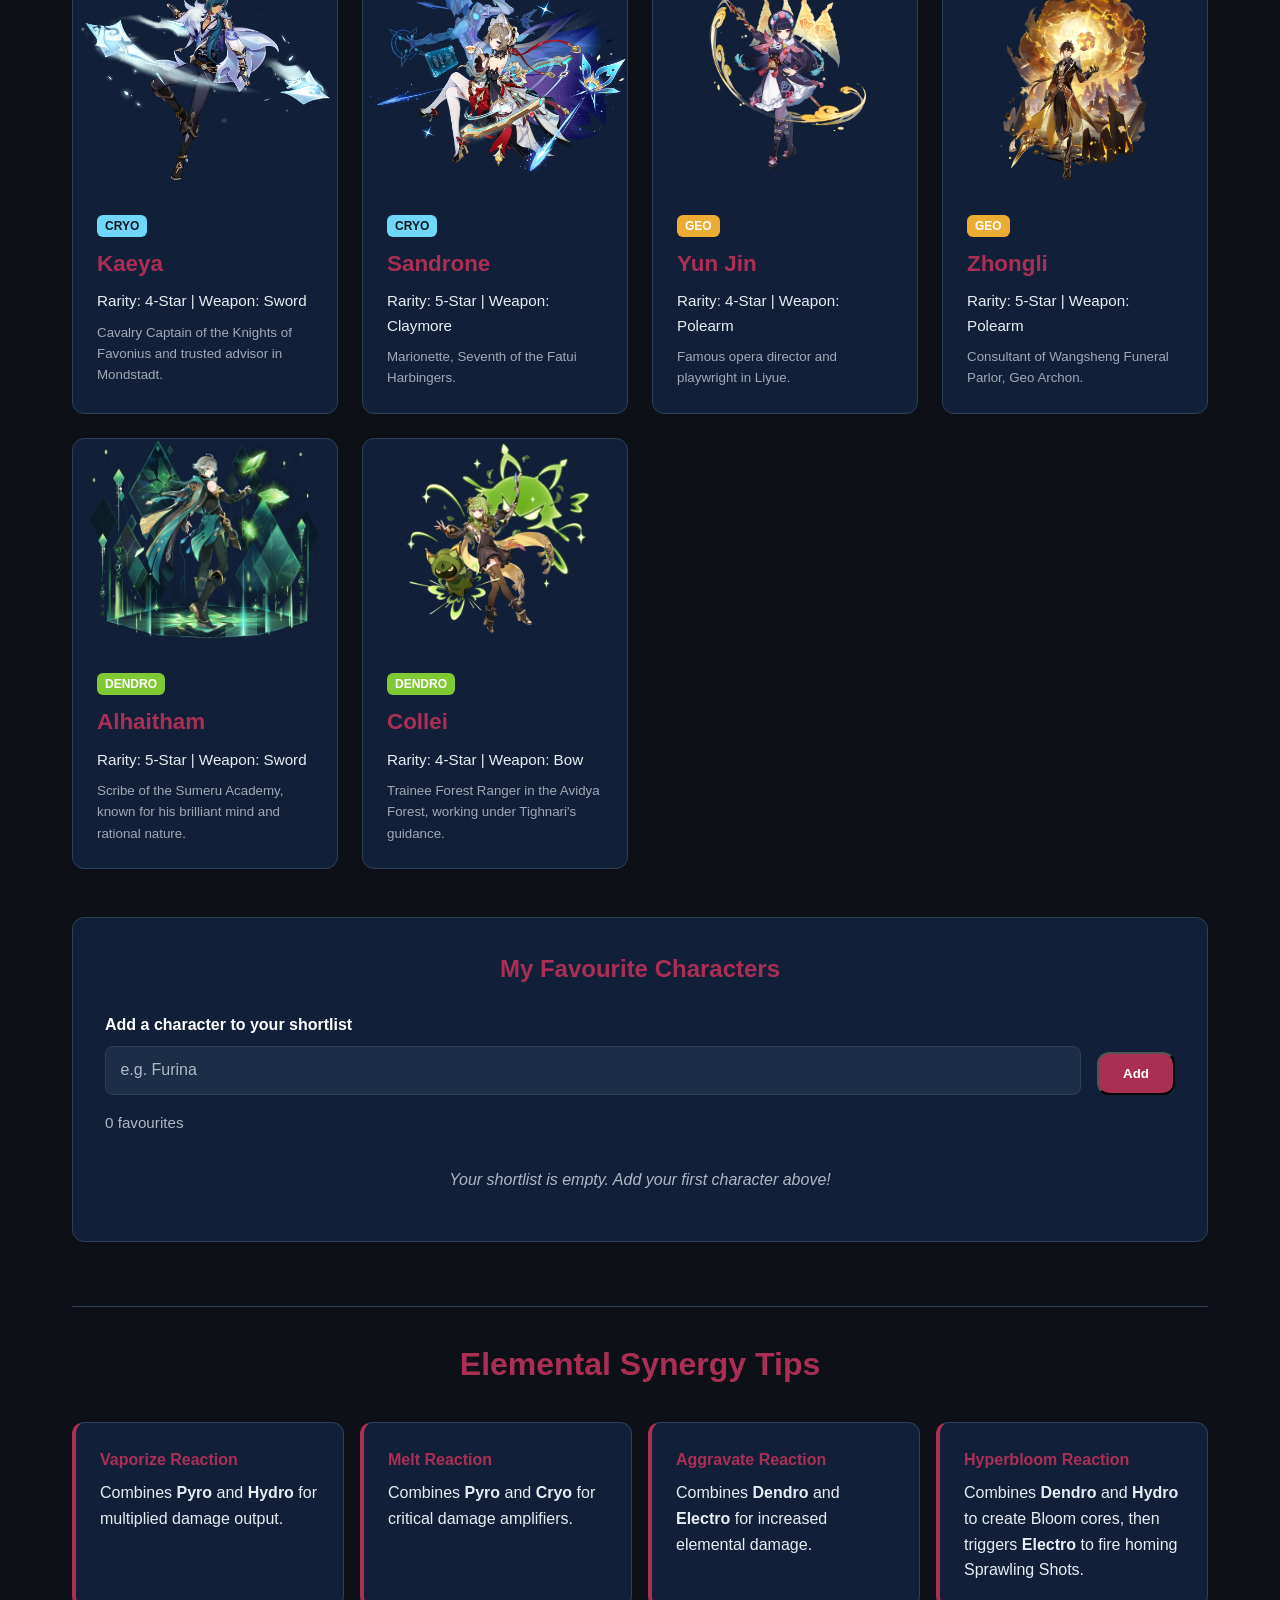
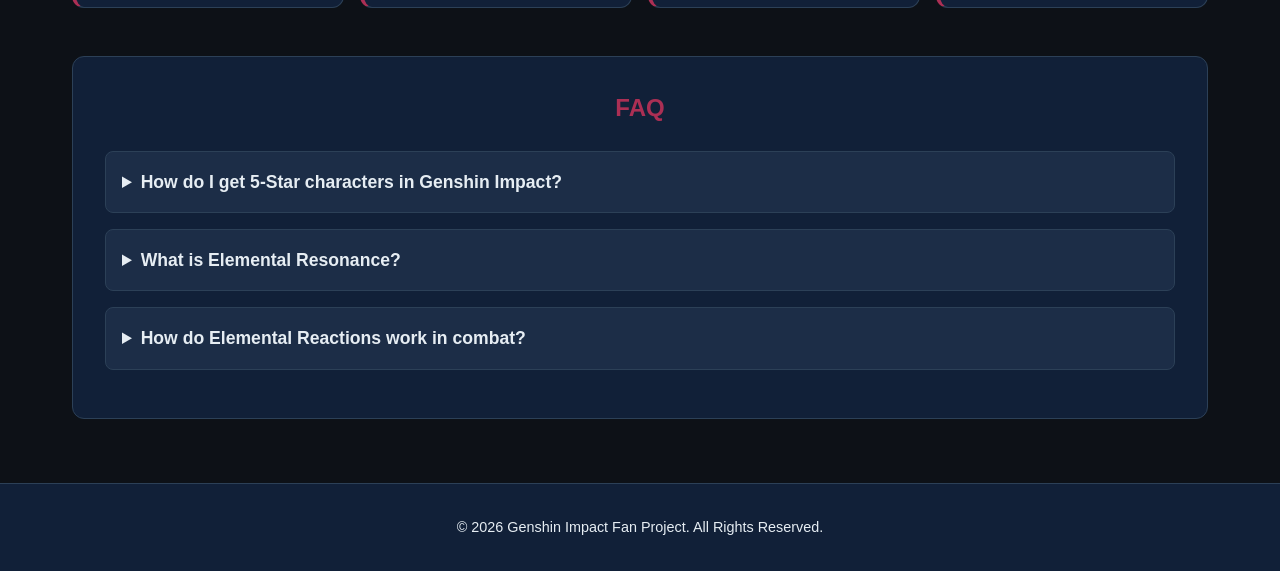
==== commit 95fc893a: "final fix 2" ====
--- a/characters.html
+++ b/characters.html
@@ -8,6 +8,11 @@
 
     <link rel="stylesheet" href="css/style.css">
     <link rel="stylesheet" href="css/responsive.css">
+
+    <!-- Assyltas — jQuery before project scripts -->
+    <script src="https://code.jquery.com/jquery-3.7.1.min.js"></script>
+    <script src="js/characters.js" defer></script>
+    <script src="js/theme.js" defer></script>
 </head>
 
 <body>
@@ -28,7 +33,7 @@
 </header>
 
 <main>
-    
+    <!-- OLD RADIO FILTER (Kept so it doesn't break other CSS) -->
     <input type="radio" name="element-filter" id="all" checked>
     <input type="radio" name="element-filter" id="pyro">
     <input type="radio" name="element-filter" id="hydro">
@@ -38,17 +43,11 @@
     <input type="radio" name="element-filter" id="geo">
     <input type="radio" name="element-filter" id="dendro">
 
-    <!-- SECTION 1 -->
+    <!-- SECTION 1 (Teammate's original filter section) -->
     <section class="filter-section">
         <h1>Teyvat Playable Characters</h1>
         <p>Filter characters by element or search for your favorite hero.</p>
-        <div class="search-box">
-            <label for="characterSearch">Search Characters:</label>
-            <input type="text" id="characterSearch" placeholder="Enter character name...">
-
-            <p id="resultCount">14 characters found</p>
-        </div>
-        
+
         <div class="filter-bar">
             <label for="all" class="filter-btn">All</label>
             <label for="pyro" class="filter-btn">Pyro</label>
@@ -61,9 +60,42 @@
         </div>
     </section>
 
+    <!-- Assyltas — Task 3: jQuery search + category filter -->
+    <section class="char-filter-section" aria-labelledby="char-filter-title">
+        <h2 id="char-filter-title">Find a Character</h2>
+
+        <div class="char-filter-controls">
+            <div class="form-group">
+                <label for="char-search">Search by name, weapon, or element</label>
+                <input type="search" id="char-search" class="form-control"
+                       placeholder="e.g. Arlecchino, sword, hydro…"
+                       autocomplete="off">
+            </div>
+
+            <div class="form-group">
+                <label for="char-category">Category</label>
+                <select id="char-category" class="form-select">
+                    <option value="all">All elements</option>
+                    <option value="pyro">Pyro</option>
+                    <option value="hydro">Hydro</option>
+                    <option value="anemo">Anemo</option>
+                    <option value="electro">Electro</option>
+                    <option value="cryo">Cryo</option>
+                    <option value="geo">Geo</option>
+                    <option value="dendro">Dendro</option>
+                </select>
+            </div>
+        </div>
+
+        <p id="char-filter-count" class="char-filter-count" aria-live="polite">
+            Showing all 14 characters
+        </p>
+        <p id="char-no-results" class="char-no-results" hidden>No results found.</p>
+    </section>
+    <!-- Assyltas end Task 3 -->
+
     <!-- SECTION 2 -->
     <section class="character-display">
-        <p id="noResults" style="display: none;">No results found</p>
         <div class="character-grid">
 
             <!-- Card 1 -->
@@ -221,6 +253,32 @@
             </article>
         </div>
     </section>
+
+    <!-- Assyltas — Task 4: Favourites list with delegated events -->
+    <section class="favourites-section" aria-labelledby="fav-title">
+        <h2 id="fav-title">My Favourite Characters</h2>
+
+        <form id="fav-form" class="fav-form" novalidate>
+            <div class="form-group">
+                <label for="fav-input">Add a character to your shortlist</label>
+                <input type="text" id="fav-input" class="form-control"
+                       placeholder="e.g. Furina" maxlength="50" autocomplete="off">
+                <p id="fav-error" class="fav-error" role="alert" hidden>
+                    Please enter a character name.
+                </p>
+            </div>
+            <button type="submit" class="btn">Add</button>
+        </form>
+
+        <p id="fav-count" class="fav-count" aria-live="polite">0 favourites</p>
+
+        <ul id="fav-list" class="fav-list"></ul>
+
+        <p id="fav-empty" class="fav-empty">
+            Your shortlist is empty. Add your first character above!
+        </p>
+    </section>
+    <!-- Assyltas end Task 4 -->
 
     <!-- SECTION 3 -->
     <section class="elemental-resonance">
@@ -261,53 +319,11 @@
             <p>Elemental Reactions occur when you combine two or more elements on a single target, dealing extra damage or applying status effects like Freeze or Vaporize.</p>
         </details>
      </section>
-
-     <!-- Task 4: Create and remove elements -->
-      <section class="faq-section" id="favorites-section">
-        <h2>My Favorite Genshin Characters</h2>
-        <p class="favorites-subtitle">Select your favorite characters to add them to your personal wishlist.</p>
-        
-        <form id="favorite-form" class="favorite-form-box">
-            <div class="favorite-input-group">
-                <label for="favorite-select" class="visually-hidden"><strong>Character Name</strong></label>
-
-                <select id="favorite-select" class="form-control" required>
-                    <option value="" disabled selected>-- Choose a character --</option>
-                    <option value="Arlecchino">Arlecchino</option>
-                    <option value="Mavuika">Mavuika</option>
-                    <option value="Furina">Furina</option>
-                    <option value="Neuvillette">Neuvillette</option>
-                    <option value="Kazuha">Kazuha</option>
-                    <option value="Ifa">Ifa</option>
-                    <option value="Iansan">Iansan</option>
-                    <option value="Raiden Shogun">Raiden Shogun</option>
-                    <option value="Kaeya">Kaeya</option>
-                    <option value="Sandrone">Sandrone</option>
-                    <option value="Yun Jin">Yun Jin</option>
-                    <option value="Zhongli">Zhongli</option>
-                    <option value="Alhaitham">Alhaitham</option>
-                    <option value="Collei">Collei</option>
-                </select>
-                <button type="submit" class="favorite-add-btn">Add Character</button>
-            </div>
-        </form>
-
-        <p class="favorites-count-text">Total favorites: <span id="favorite-count">0</span></p>
-
-        <ul id="favorite-list" class="favorite-items-list">
-
-        </ul>
-      </section>
-
 </main>
 
 <footer class="main-footer">
     <p>&copy; 2026 Genshin Impact Fan Project. All Rights Reserved.</p>
-
 </footer>
 
-    <script src="js/fav_characters.js" defer></script>
-    <script src="js/characterSearch.js"></script>
-    <script src="js/theme.js"></script>
 </body>
 </html>
--- a/css/style.css
+++ b/css/style.css
@@ -1149,7 +1149,6 @@
   display: none;
 }
 
-<<<<<<< HEAD
 /* Assyltas — Task 3 filter styles */
 .char-filter-section {
   margin-block: 2rem;
@@ -1264,7 +1263,7 @@
   padding: 1rem;
 }
 .fav-empty[hidden] { display: none; }
-=======
+
 /* favorite characters section */
 #favorites-section {
     background-color: #112038;
@@ -1727,7 +1726,7 @@
     background-color: #ab2f54;
     color: #ffffff;
 }
->>>>>>> 3d24f056c0def3ada6f3721e097bbe832fd6f8fb
+
 
 /* TASK 1: Traveler Welcome */
 
@@ -1852,3 +1851,124 @@
 body.light-theme .guide-faq .faq-list details[open] {
     border-color: #ab2f54;
 }
+
+/* Registration Success Message - Light Theme */
+
+body.light-theme #message.success-message {
+    color: #218838;
+    background-color: #e8f5e9;
+    border: 1px solid #b7dfbd;
+    padding: 12px;
+    border-radius: 6px;
+}
+
+/* Light Theme — Find a Character section */
+
+body.light-theme .char-filter-section {
+    background-color: #f4f4f6;
+    color: #222222;
+}
+
+body.light-theme .char-filter-section h2 {
+    color: #ab2f54;
+}
+
+body.light-theme .char-filter-section label {
+    color: #222222;
+}
+
+body.light-theme .char-filter-section input,
+body.light-theme .char-filter-section select {
+    background-color: #ffffff;
+    color: #222222;
+    border: 1px solid #cccccc;
+}
+
+body.light-theme .char-filter-section input::placeholder {
+    color: #777777;
+}
+
+body.light-theme .char-filter-section input:focus,
+body.light-theme .char-filter-section select:focus {
+    border-color: #ab2f54;
+    outline: 2px solid rgba(171, 47, 84, 0.15);
+}
+
+body.light-theme .char-filter-section .char-filter-count {
+    color: #444444;
+}
+
+body.light-theme .char-filter-section .char-no-results {
+    color: #ab2f54;
+}
+
+/* Light Theme — Favourite Characters */
+
+body.light-theme .favourites-section {
+    background-color: #fbfbff;
+    color: #222222;
+}
+
+body.light-theme .favourites-section h2 {
+    color: #ab2f54;
+}
+
+body.light-theme .favourites-section label {
+    color: #222222;
+}
+
+body.light-theme .favourites-section input {
+    background-color: #ffffff;
+    color: #222222;
+    border: 1px solid #fffcfc;
+}
+
+body.light-theme .favourites-section input::placeholder {
+    color: #777777;
+}
+
+body.light-theme .favourites-section input:focus {
+    border-color: #ab2f54;
+    outline: 2px solid rgba(171, 47, 84, 0.15);
+}
+
+body.light-theme .favourites-section .fav-count {
+    color: #333333;
+}
+
+body.light-theme .favourites-section .fav-empty {
+    color: #4e4e4e;
+}
+
+body.light-theme .favourites-section .fav-error {
+    color: #c62828;
+}
+
+body.light-theme .favourites-section .fav-list {
+    color: #222222;
+}
+
+body.light-theme .favourites-section .fav-list .fav-item {
+    background-color: #ffffff;
+    color: #222222;
+    border: 1px solid #dddddd;
+    border-radius: 8px;
+}
+
+body.light-theme .favourites-section .fav-list .fav-remove {
+    background-color: #ab2f54;
+    color: #ffffff;
+}
+body.light-theme .favourites-section .fav-list .fav-item span {
+    color: #ab2f54 !important;
+}
+
+/* Light Theme — No Results Message */
+
+body.light-theme .char-filter-section .char-no-results {
+    color: #ab2f54;
+    background-color: #ffffff;
+    border: 1px solid #dddddd;
+    padding: 12px;
+    border-radius: 6px;
+}
